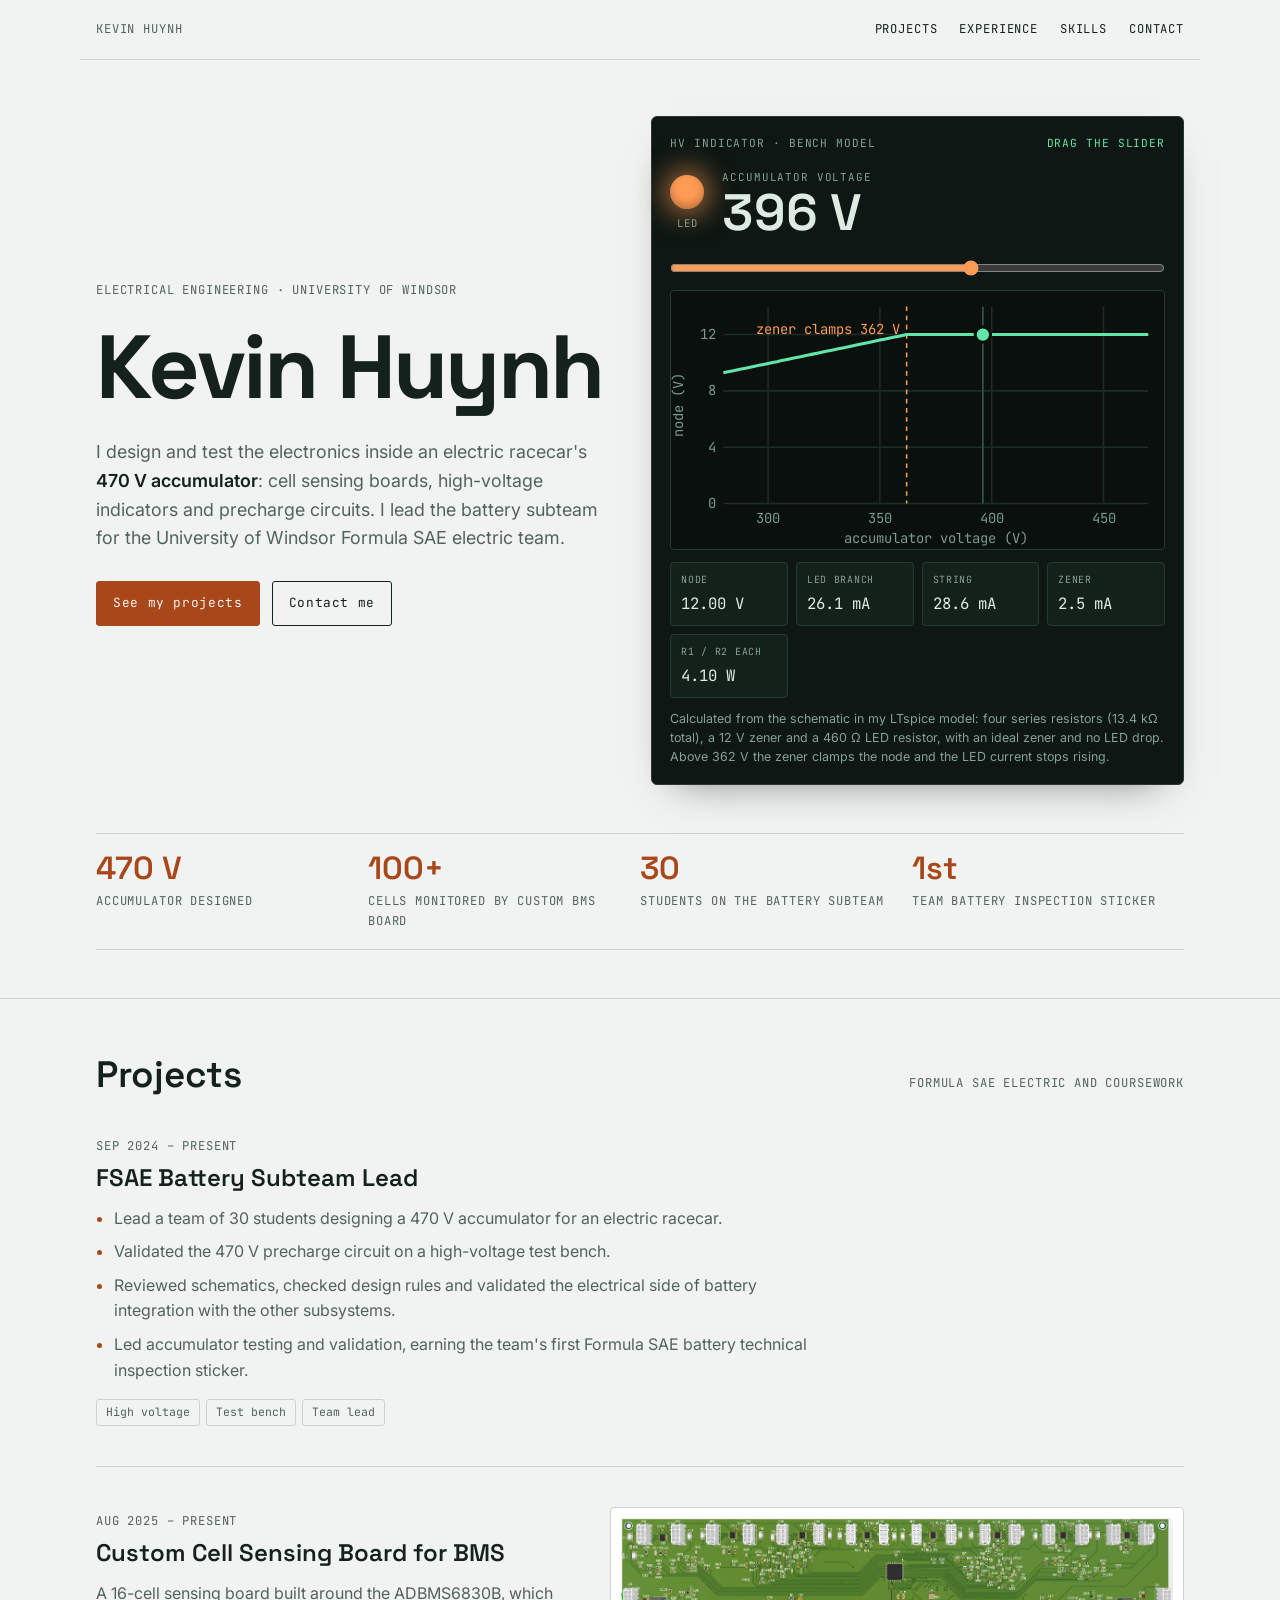
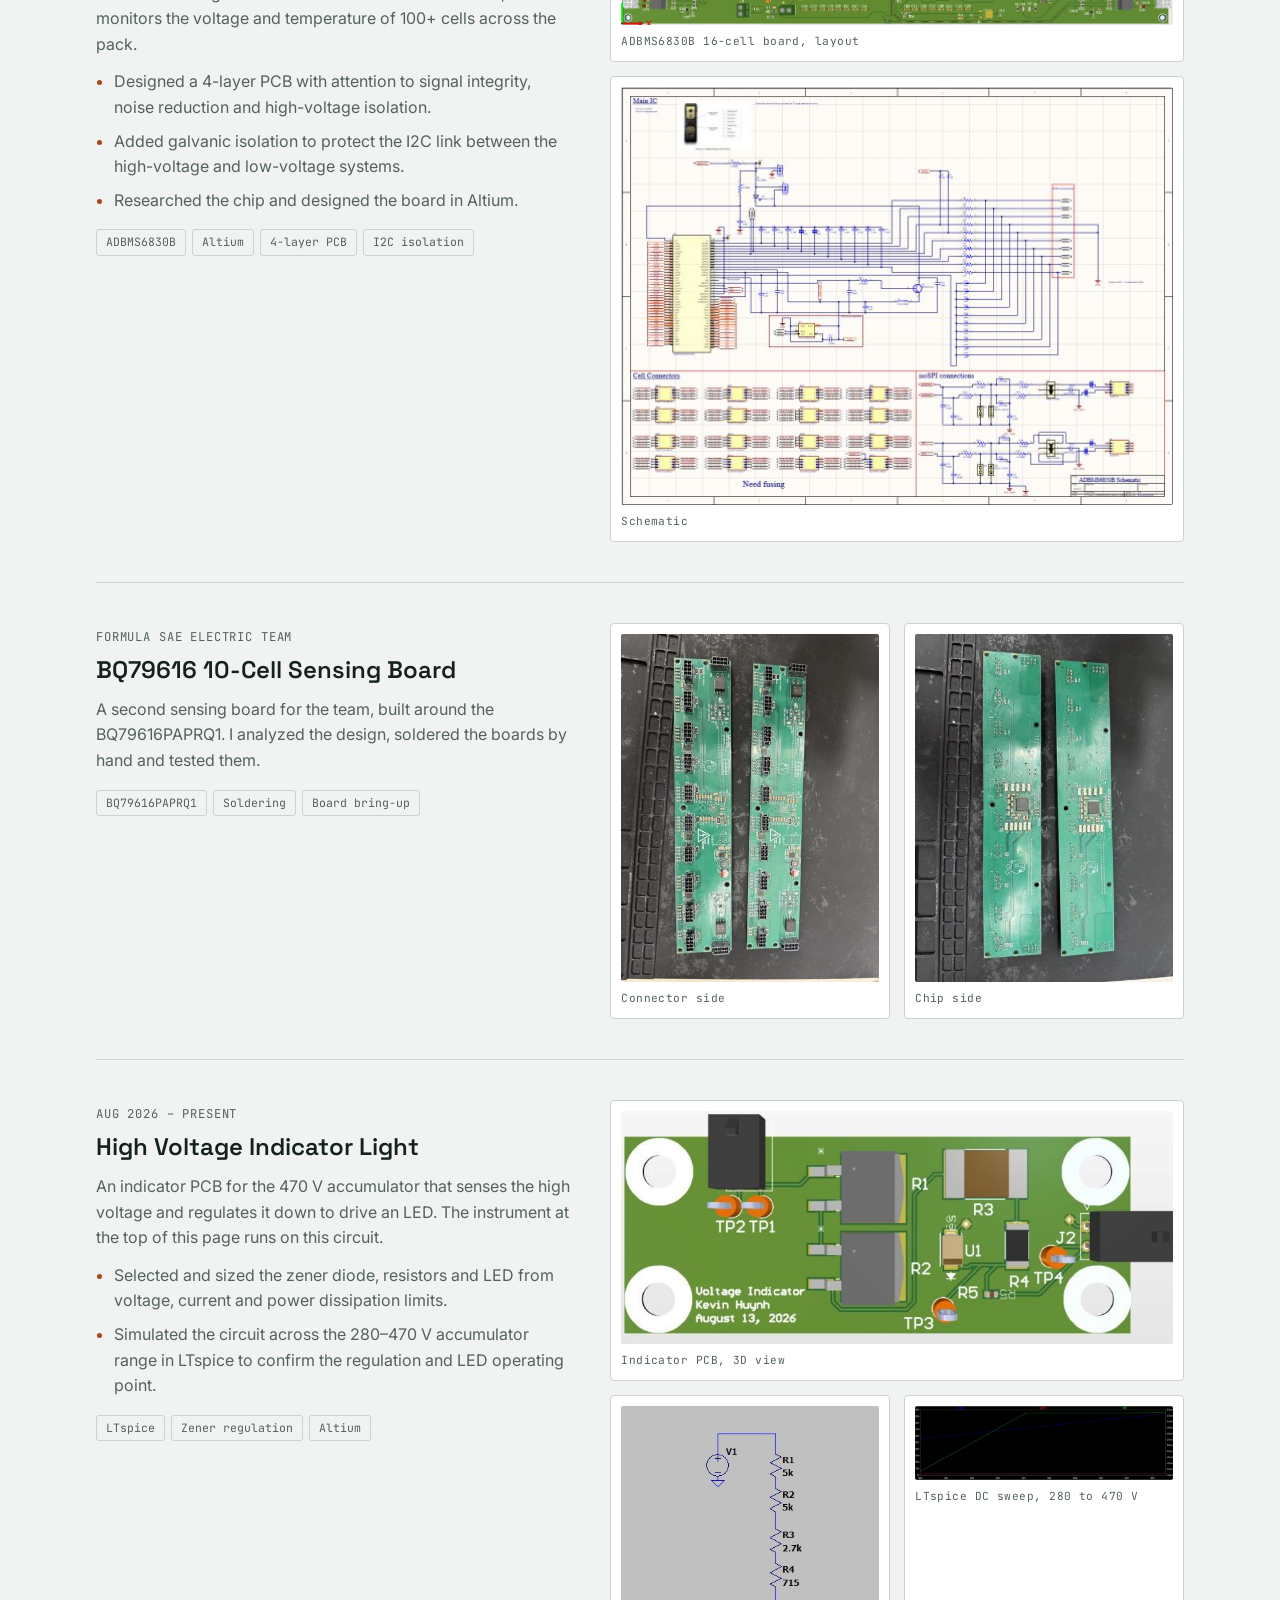
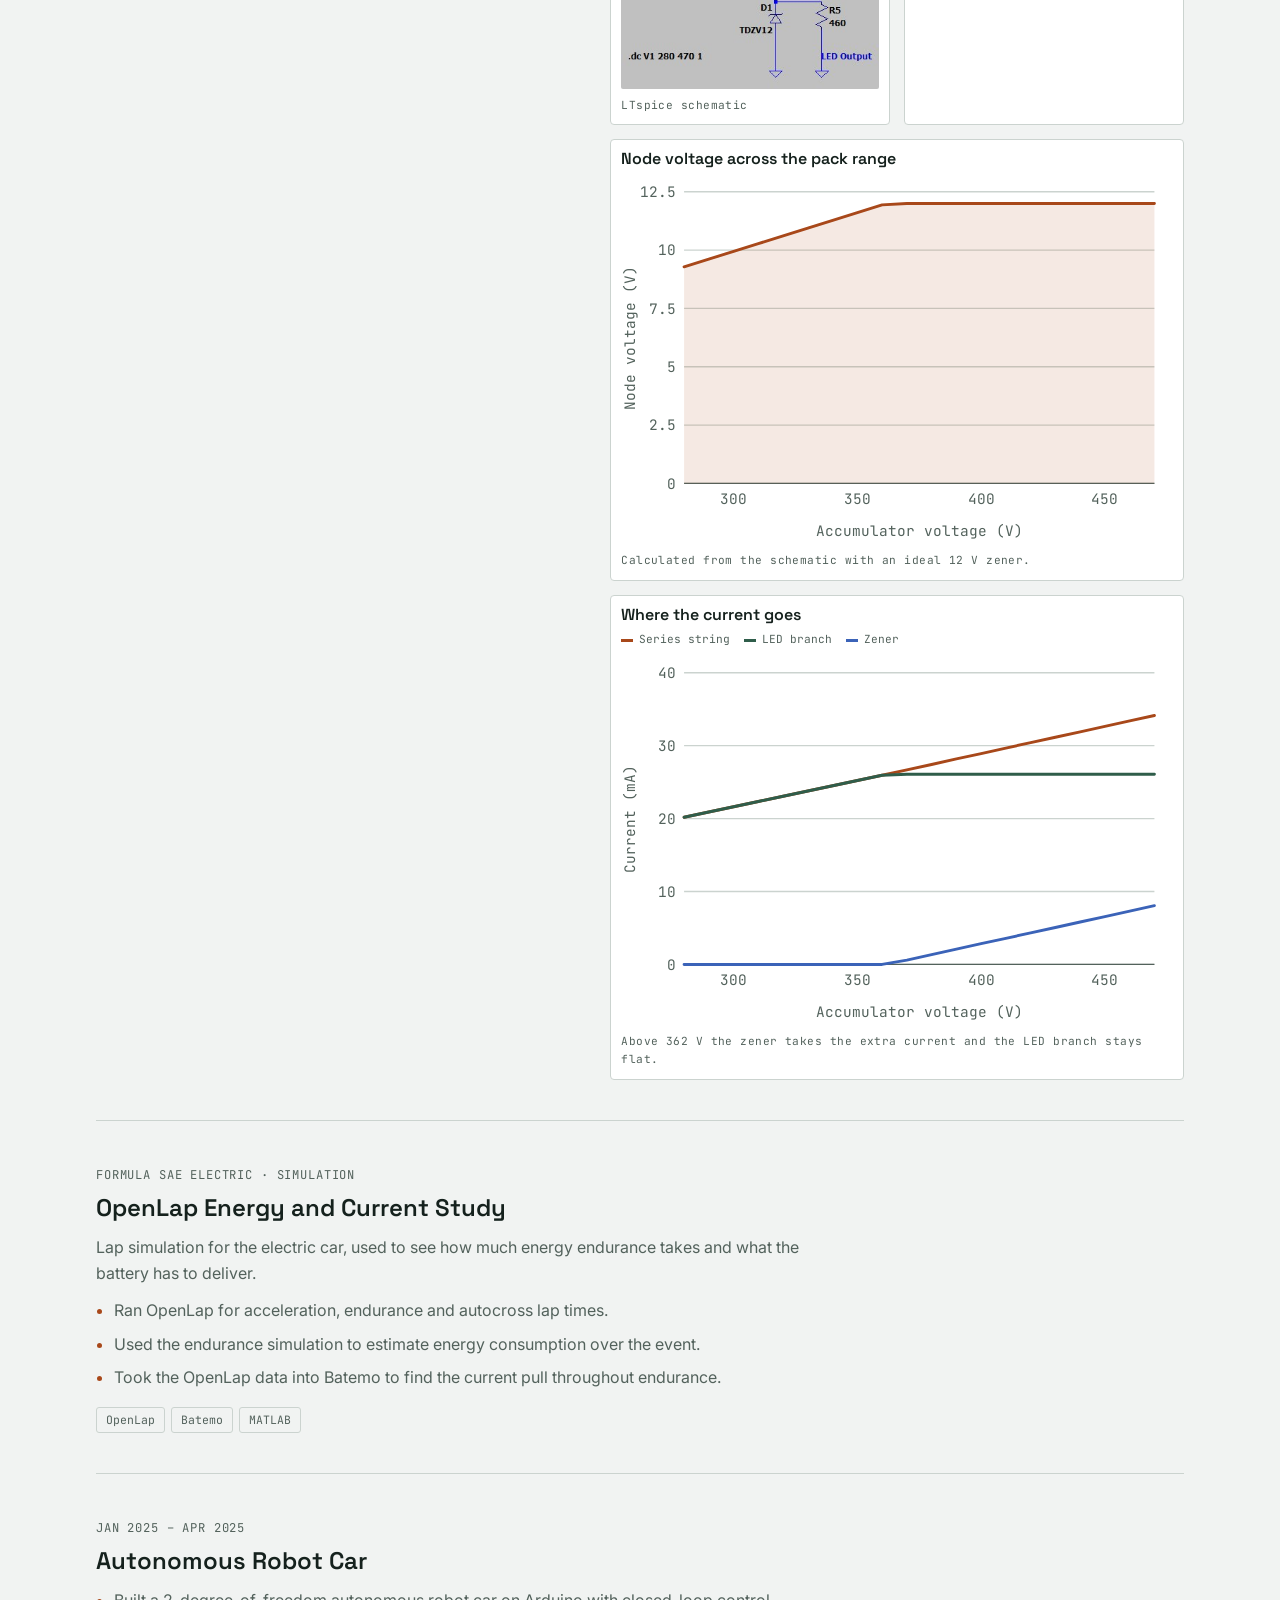
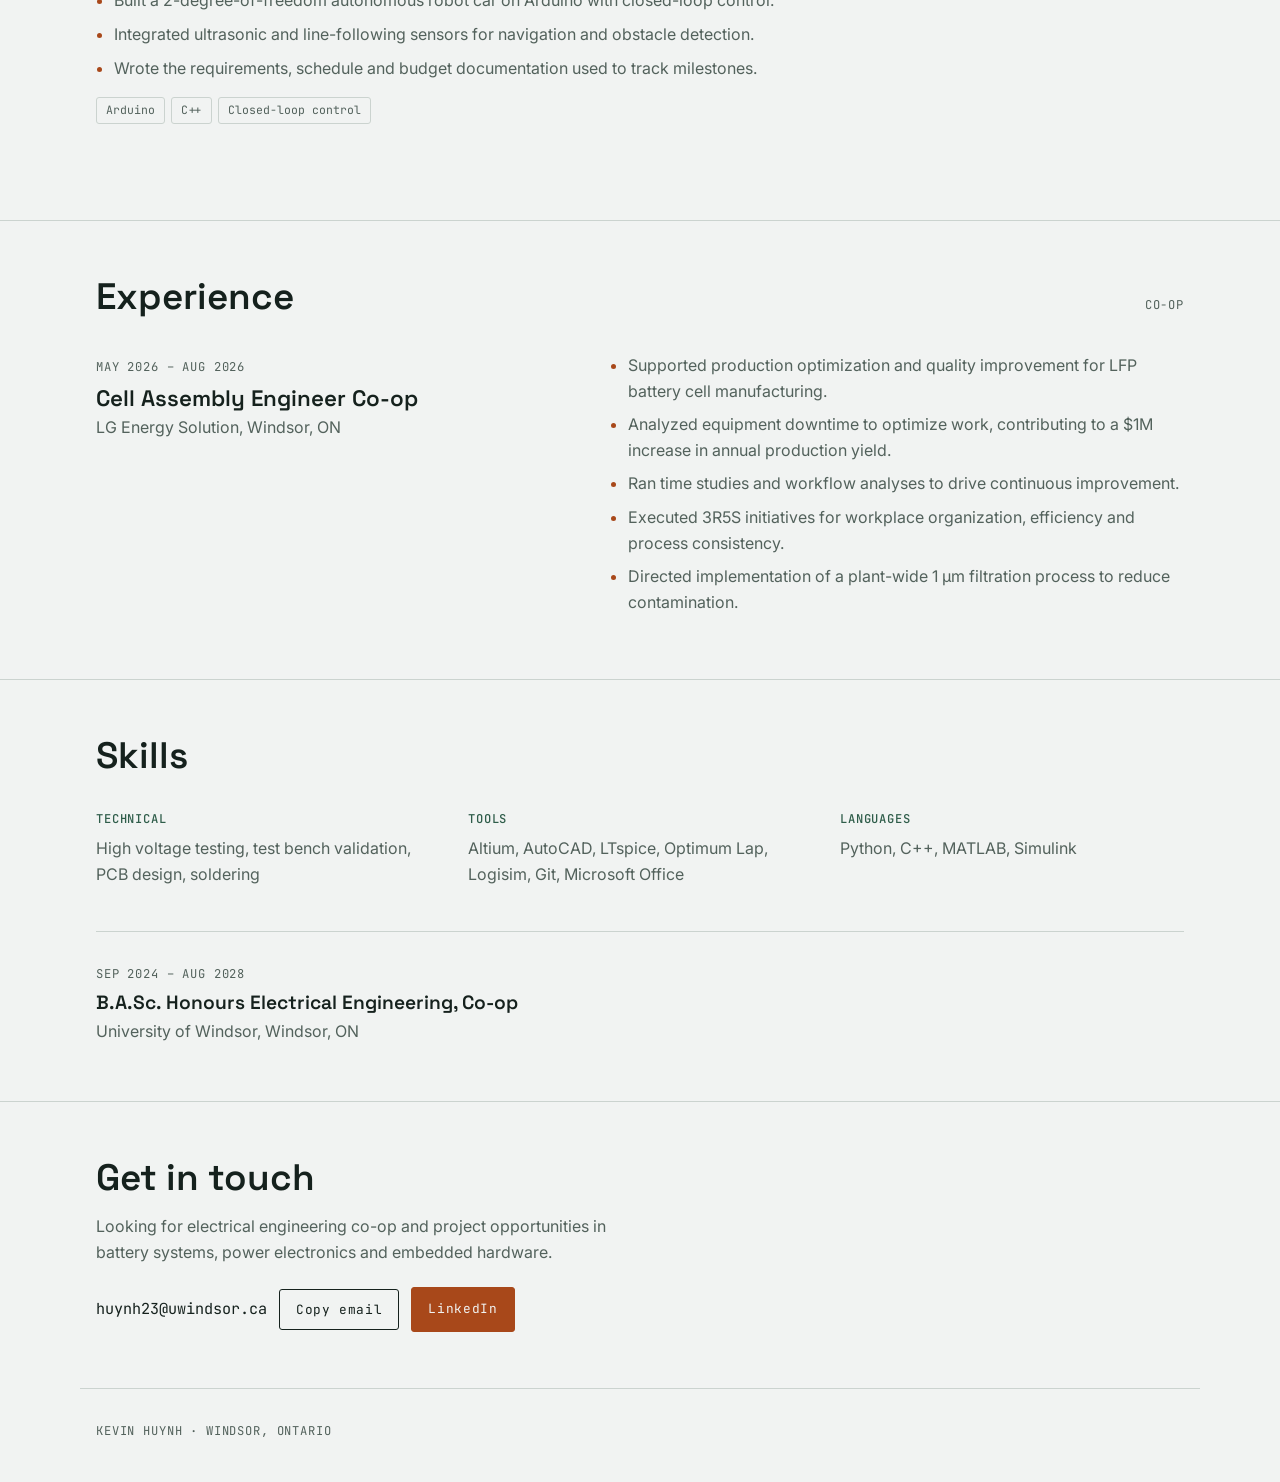
==== index.html @ b3d3cd29 "Add files via upload" ====
<!doctype html>
<html lang="en">
<head>
<meta charset="utf-8">
<meta name="viewport" content="width=device-width, initial-scale=1, viewport-fit=cover">
<meta name="description" content="Kevin Huynh, electrical engineering student at the University of Windsor. High-voltage battery systems, BMS hardware and PCB design for Formula SAE electric.">
<meta name="color-scheme" content="light dark">
<link rel="icon" href="data:image/svg+xml,%3Csvg xmlns='http://www.w3.org/2000/svg' viewBox='0 0 32 32'%3E%3Crect width='32' height='32' rx='6' fill='%230E1713'/%3E%3Cpath d='M5 21h5l3-10 4 14 3-9 2 5h5' fill='none' stroke='%2362E6A8' stroke-width='2.4' stroke-linecap='round' stroke-linejoin='round'/%3E%3C/svg%3E">
<title>Kevin Huynh Portfolio</title>
<link rel="stylesheet" href="https://fonts.googleapis.com/css2?family=Inter:wght@400;500;600&family=JetBrains+Mono:wght@400;500&family=Space+Grotesk:wght@500;600;700&display=swap">
<style>
/* Layout: hero with a live bench instrument beside the name, then project rows (text + media) that stack on phones.
   The instrument keeps its own dark palette in both themes so it always reads as a device on the page. */
:root {
  --bg: #F1F3F2;
  --surface: #FFFFFF;
  --fg: #15211D;
  --muted: #53625C;
  --line: #CBD3CF;
  --accent: #A8481A;
  --board: #2F5D4A;
  --s1: #A8481A;
  --s2: #2F5D4A;
  --s3: #3B63B8;
  --panel: #0E1713;
  --panel-2: #14211B;
  --panel-fg: #DDEBE3;
  --panel-muted: #85A194;
  --panel-line: #263A31;
  --trace: #62E6A8;
  --led: #FF9B54;
  --led-glow: rgba(255, 155, 84, 0.55);
  --font-display: "Space Grotesk", "Helvetica Neue", Arial, sans-serif;
  --font-body: "Inter", system-ui, -apple-system, "Segoe UI", sans-serif;
  --font-mono: "JetBrains Mono", ui-monospace, "SF Mono", Menlo, monospace;
}
@media (prefers-color-scheme: dark) {
  :root:not([data-theme="light"]) {
    --bg: #0B1210; --surface: #131C18; --fg: #E5ECE8; --muted: #9AAAA2; --line: #26332D;
    --accent: #F0985F; --board: #6FB596; --s1: #F0985F; --s2: #6FB596; --s3: #86A9F2;
    --panel: #121D18; --panel-2: #182720; color-scheme: dark;
  }
}
:root[data-theme="dark"] {
  --bg: #0B1210; --surface: #131C18; --fg: #E5ECE8; --muted: #9AAAA2; --line: #26332D;
  --accent: #F0985F; --board: #6FB596; --s1: #F0985F; --s2: #6FB596; --s3: #86A9F2;
  --panel: #121D18; --panel-2: #182720; color-scheme: dark;
}
* { box-sizing: border-box; }
body { background: var(--bg); color: var(--fg); font-family: var(--font-body); font-size: 16px; line-height: 1.6; }
.wrap {
  max-width: 1120px; margin: 0 auto;
  padding-left: max(16px, env(safe-area-inset-left, 0px));
  padding-right: max(16px, env(safe-area-inset-right, 0px));
}
a { color: var(--accent); text-underline-offset: 3px; }
a:focus-visible, button:focus-visible, input:focus-visible, .zoom:focus-visible { outline: 2px solid var(--accent); outline-offset: 3px; }
.mono { font-family: var(--font-mono); font-size: 0.76rem; letter-spacing: 0.07em; text-transform: uppercase; color: var(--muted); }
h1, h2, h3, h4 { font-family: var(--font-display); text-wrap: balance; margin: 0; line-height: 1.1; }

/* header */
.top { display: flex; justify-content: space-between; align-items: center; gap: 16px; flex-wrap: wrap; padding-block: 20px; border-bottom: 1px solid var(--line); }
.top nav { display: flex; gap: 22px; flex-wrap: wrap; }
.top nav a { color: var(--fg); text-decoration: none; font-family: var(--font-mono); font-size: 0.76rem; letter-spacing: 0.07em; text-transform: uppercase; }
.top nav a:hover { color: var(--accent); }

/* hero */
.hero { padding-block: 56px 48px; }
.hero-grid { display: grid; grid-template-columns: minmax(0, 1fr) minmax(0, 1.05fr); gap: 48px; align-items: center; }
.hero h1 { font-size: clamp(3rem, 9vw, 5.6rem); font-weight: 700; letter-spacing: -0.03em; margin-top: 16px; }
.hero .lede { max-width: 33rem; font-size: 1.12rem; color: var(--muted); margin: 22px 0 0; }
.hero .lede strong { color: var(--fg); font-weight: 600; }
.hero-cta { display: flex; flex-wrap: wrap; gap: 12px; margin-top: 28px; }
.btn { display: inline-block; font-family: var(--font-mono); font-size: 0.8rem; letter-spacing: 0.05em; padding: 11px 16px; border: 1px solid var(--fg); color: var(--fg); background: transparent; border-radius: 3px; text-decoration: none; cursor: pointer; }
.btn:hover { border-color: var(--accent); color: var(--accent); }
.btn.solid { background: var(--accent); border-color: var(--accent); color: var(--bg); }
.btn.solid:hover { color: var(--bg); filter: brightness(1.1); }

.specs { display: grid; grid-template-columns: repeat(auto-fit, minmax(170px, 1fr)); margin: 48px 0 0; border-top: 1px solid var(--line); border-bottom: 1px solid var(--line); }
.specs div { display: flex; flex-direction: column; padding: 18px 20px 18px 0; min-width: 0; }
.specs dt { order: 2; margin-top: 8px; }
.specs dd { order: 1; margin: 0; font-family: var(--font-display); font-size: 2rem; font-weight: 600; color: var(--accent); line-height: 1; }

/* instrument */
.rig { background: var(--panel); color: var(--panel-fg); border: 1px solid var(--panel-line); border-radius: 6px; padding: 18px; min-width: 0; box-shadow: 0 18px 40px -24px rgba(0, 0, 0, 0.55); }
.rig-head { display: flex; justify-content: space-between; gap: 10px; flex-wrap: wrap; font-family: var(--font-mono); font-size: 0.7rem; letter-spacing: 0.08em; text-transform: uppercase; color: var(--panel-muted); }
.rig-head .hint { color: var(--trace); }
.rig-top { display: flex; align-items: center; gap: 18px; margin: 16px 0 6px; }
.led-wrap { display: flex; flex-direction: column; align-items: center; gap: 6px; font-family: var(--font-mono); font-size: 0.66rem; letter-spacing: 0.1em; color: var(--panel-muted); }
.led { --b: 1; width: 34px; height: 34px; border-radius: 50%; background: var(--led); opacity: calc(0.28 + 0.72 * var(--b)); box-shadow: 0 0 calc(var(--b) * 26px) calc(var(--b) * 7px) var(--led-glow), inset 0 -4px 8px rgba(0, 0, 0, 0.25); }
.vin-block { display: flex; flex-direction: column; min-width: 0; }
.vin-block label { font-family: var(--font-mono); font-size: 0.68rem; letter-spacing: 0.08em; text-transform: uppercase; color: var(--panel-muted); }
.vin-block output { font-family: var(--font-display); font-weight: 600; font-size: clamp(2.4rem, 7vw, 3.2rem); line-height: 1; color: var(--panel-fg); font-variant-numeric: tabular-nums; }
.rig input[type="range"] { width: 100%; margin: 10px 0 6px; accent-color: var(--led); height: 28px; cursor: pointer; }
.scope { display: block; width: 100%; height: auto; background: #09100D; border: 1px solid var(--panel-line); border-radius: 4px; }
.scope .g { stroke: #1D2D25; stroke-width: 1; fill: none; }
.scope .t { fill: #7C9A8D; font-family: var(--font-mono); font-size: 9px; }
.scope .tr { stroke: var(--trace); stroke-width: 2; fill: none; stroke-linejoin: round; }
.scope .kn { stroke: var(--led); stroke-width: 1; stroke-dasharray: 3 3; fill: none; }
.scope .kt { fill: var(--led); font-family: var(--font-mono); font-size: 9px; }
.scope .cur { stroke: #3C5A4C; stroke-width: 1; fill: none; }
.scope .dot { fill: var(--trace); stroke: #09100D; stroke-width: 2; }
.reads { display: grid; grid-template-columns: repeat(auto-fit, minmax(96px, 1fr)); gap: 8px; margin: 12px 0 0; }
.reads div { background: var(--panel-2); border: 1px solid var(--panel-line); border-radius: 4px; padding: 9px 10px; min-width: 0; }
.reads dt { font-family: var(--font-mono); font-size: 0.62rem; letter-spacing: 0.07em; text-transform: uppercase; color: var(--panel-muted); }
.reads dd { margin: 3px 0 0; font-family: var(--font-mono); font-size: 0.98rem; color: var(--panel-fg); font-variant-numeric: tabular-nums; }
.rig-note { margin: 12px 0 0; font-size: 0.78rem; line-height: 1.5; color: var(--panel-muted); }

/* sections */
section { padding-block: 56px; border-top: 1px solid var(--line); }
.sec-head { display: flex; align-items: baseline; justify-content: space-between; gap: 12px; flex-wrap: wrap; margin-bottom: 36px; }
.sec-head h2, .contact h2 { font-size: clamp(1.7rem, 4vw, 2.3rem); font-weight: 600; }

.project { display: grid; grid-template-columns: minmax(0, 5fr) minmax(0, 6fr); gap: 36px; padding-block: 40px; border-top: 1px solid var(--line); }
.project:first-child { border-top: 0; padding-top: 0; }
.project.solo { grid-template-columns: minmax(0, 46rem); }
.project h3 { font-size: 1.5rem; font-weight: 600; margin: 8px 0 14px; }
.project p { margin: 0 0 12px; color: var(--muted); }
.project ul { margin: 0; padding-left: 1.1rem; color: var(--muted); }
.project li { margin-bottom: 8px; }
.project li::marker { color: var(--accent); }
.project ul.tags { display: flex; flex-wrap: wrap; gap: 6px; margin-top: 16px; padding: 0; list-style: none; }
.project ul.tags li { font-family: var(--font-mono); font-size: 0.72rem; padding: 3px 9px; border: 1px solid var(--line); border-radius: 3px; color: var(--muted); margin: 0; }
.figs { display: grid; grid-template-columns: repeat(2, minmax(0, 1fr)); gap: 14px; min-width: 0; align-content: start; }
.figs > .wide, .figs > .chart { grid-column: 1 / -1; }
figure { margin: 0; background: var(--surface); border: 1px solid var(--line); border-radius: 4px; padding: 10px; min-width: 0; }
figure img { display: block; width: 100%; height: auto; border-radius: 2px; }
figure .zoom { display: block; width: 100%; padding: 0; border: 0; background: none; cursor: zoom-in; }
figcaption { font-family: var(--font-mono); font-size: 0.7rem; letter-spacing: 0.04em; color: var(--muted); margin-top: 8px; }

/* charts */
.chart h4 { font-size: 1rem; font-weight: 600; }
.chart .legend { display: flex; flex-wrap: wrap; gap: 14px; margin: 8px 0 0; font-family: var(--font-mono); font-size: 0.7rem; color: var(--muted); }
.chart .legend i { display: inline-block; width: 12px; height: 3px; margin-right: 6px; vertical-align: middle; }
.chart .plot { position: relative; margin-top: 8px; touch-action: pan-y; }
.chart svg { display: block; width: 100%; height: auto; }
.chart .gl { stroke: var(--line); stroke-width: 1; fill: none; }
.chart .ax { stroke: var(--muted); stroke-width: 1; fill: none; }
.chart .tk { fill: var(--muted); font-family: var(--font-mono); font-size: 11px; }
.chart .ln { fill: none; stroke-width: 2.2; stroke-linejoin: round; stroke-linecap: round; }
.chart .hv { stroke: var(--muted); stroke-width: 1; stroke-dasharray: 3 3; fill: none; }
.chart .tip { position: absolute; top: 6px; pointer-events: none; background: var(--fg); color: var(--bg); font-family: var(--font-mono); font-size: 0.7rem; line-height: 1.5; padding: 6px 9px; border-radius: 3px; white-space: nowrap; transform: translateX(-50%); }

/* lightbox */
#lb { position: fixed; inset: 0; z-index: 50; display: grid; place-items: center; align-content: center; gap: 10px; padding: max(16px, env(safe-area-inset-top, 0px)) 16px; background: rgba(6, 10, 8, 0.88); }
#lb img { max-width: min(1100px, 100%); max-height: 78vh; background: #fff; border-radius: 4px; }
#lb p { margin: 0; color: #DDEBE3; font-family: var(--font-mono); font-size: 0.78rem; text-align: center; }
#lb button { position: absolute; top: max(14px, env(safe-area-inset-top, 0px)); right: 16px; font-family: var(--font-mono); font-size: 0.8rem; padding: 8px 12px; background: #DDEBE3; color: #0E1713; border: 0; border-radius: 3px; cursor: pointer; }

/* experience, skills, contact */
.job { display: grid; grid-template-columns: minmax(0, 5fr) minmax(0, 6fr); gap: 36px; }
.job h3 { font-size: 1.4rem; font-weight: 600; margin: 8px 0 4px; }
.job .org { color: var(--muted); margin: 0; }
.job ul { margin: 0; padding-left: 1.1rem; color: var(--muted); }
.job li { margin-bottom: 8px; }
.job li::marker { color: var(--accent); }
.skills { display: grid; grid-template-columns: repeat(auto-fit, minmax(240px, 1fr)); gap: 28px; }
.skills h3 { font-family: var(--font-mono); font-size: 0.76rem; letter-spacing: 0.07em; text-transform: uppercase; color: var(--board); font-weight: 500; margin-bottom: 10px; }
.skills p { margin: 0; color: var(--muted); }
.edu { margin-top: 44px; padding-top: 28px; border-top: 1px solid var(--line); }
.edu h3 { font-size: 1.2rem; font-weight: 600; margin-top: 6px; }
.edu p { margin: 6px 0 0; color: var(--muted); }
.contact h2 { margin-bottom: 16px; }
.contact p { max-width: 34rem; color: var(--muted); margin: 0 0 22px; }
.contact-row { display: flex; flex-wrap: wrap; gap: 12px; align-items: center; }
.email { font-family: var(--font-mono); font-size: 0.95rem; overflow-wrap: anywhere; }
footer { padding-block: 28px 40px; border-top: 1px solid var(--line); }

@media (max-width: 860px) {
  .hero-grid { grid-template-columns: minmax(0, 1fr); gap: 36px; }
  .project, .job { grid-template-columns: minmax(0, 1fr); gap: 22px; }
  .project.solo { grid-template-columns: minmax(0, 1fr); }
  .hero { padding-block: 40px 36px; }
  section { padding-block: 44px; }
}
@media (prefers-reduced-motion: reduce) { * { scroll-behavior: auto !important; } }
</style>

<style>body{margin:0}img{max-width:100%}[hidden]{display:none!important}</style>
</head>
<body>
<header class="wrap top">
  <span class="mono">Kevin Huynh</span>
  <nav aria-label="Sections">
    <a href="#projects">Projects</a>
    <a href="#experience">Experience</a>
    <a href="#skills">Skills</a>
    <a href="#contact">Contact</a>
  </nav>
</header>

<main>
  <div class="wrap hero">
    <div class="hero-grid">
      <div>
        <span class="mono">Electrical Engineering · University of Windsor</span>
        <h1>Kevin Huynh</h1>
        <p class="lede">I design and test the electronics inside an electric racecar's <strong>470 V accumulator</strong>: cell sensing boards, high-voltage indicators and precharge circuits. I lead the battery subteam for the University of Windsor Formula SAE electric team.</p>
        <div class="hero-cta">
          <a class="btn solid" href="#projects">See my projects</a>
          <a class="btn" href="#contact">Contact me</a>
        </div>
      </div>

      <aside class="rig" aria-label="Interactive model of my high voltage indicator circuit">
        <div class="rig-head"><span>HV indicator · bench model</span><span class="hint">drag the slider</span></div>
        <div class="rig-top">
          <div class="led-wrap"><div class="led" id="led"></div><span>LED</span></div>
          <div class="vin-block">
            <label for="vin">Accumulator voltage</label>
            <output id="vinOut" for="vin">470 V</output>
          </div>
        </div>
        <input type="range" id="vin" min="280" max="470" step="1" value="470" aria-label="Accumulator voltage in volts">
        <svg id="scope" class="scope" viewBox="0 0 320 168" role="img" aria-label="Regulated node voltage against accumulator voltage, clamping at 12 volts above 362 volts"></svg>
        <dl class="reads">
          <div><dt>Node</dt><dd id="rNode">12.00 V</dd></div>
          <div><dt>LED branch</dt><dd id="rLed">26.1 mA</dd></div>
          <div><dt>String</dt><dd id="rStr">34.1 mA</dd></div>
          <div><dt>Zener</dt><dd id="rZen">8.1 mA</dd></div>
          <div><dt>R1 / R2 each</dt><dd id="rPow">5.83 W</dd></div>
        </dl>
        <p class="rig-note">Calculated from the schematic in my LTspice model: four series resistors (13.4 kΩ total), a 12 V zener and a 460 Ω LED resistor, with an ideal zener and no LED drop. Above 362 V the zener clamps the node and the LED current stops rising.</p>
      </aside>
    </div>

    <dl class="specs">
      <div><dt class="mono">Accumulator designed</dt><dd>470 V</dd></div>
      <div><dt class="mono">Cells monitored by custom BMS board</dt><dd>100+</dd></div>
      <div><dt class="mono">Students on the battery subteam</dt><dd>30</dd></div>
      <div><dt class="mono">Team battery inspection sticker</dt><dd>1st</dd></div>
    </dl>
  </div>

  <section id="projects">
    <div class="wrap">
      <div class="sec-head"><h2>Projects</h2><span class="mono">Formula SAE electric and coursework</span></div>
      <div id="project-list"></div>
    </div>
  </section>

  <section id="experience">
    <div class="wrap">
      <div class="sec-head"><h2>Experience</h2><span class="mono">Co-op</span></div>
      <div class="job">
        <div>
          <span class="mono">May 2026 – Aug 2026</span>
          <h3>Cell Assembly Engineer Co-op</h3>
          <p class="org">LG Energy Solution, Windsor, ON</p>
        </div>
        <ul>
          <li>Supported production optimization and quality improvement for LFP battery cell manufacturing.</li>
          <li>Analyzed equipment downtime to optimize work, contributing to a $1M increase in annual production yield.</li>
          <li>Ran time studies and workflow analyses to drive continuous improvement.</li>
          <li>Executed 3R5S initiatives for workplace organization, efficiency and process consistency.</li>
          <li>Directed implementation of a plant-wide 1 µm filtration process to reduce contamination.</li>
        </ul>
      </div>
    </div>
  </section>

  <section id="skills">
    <div class="wrap">
      <div class="sec-head"><h2>Skills</h2></div>
      <div class="skills">
        <div><h3>Technical</h3><p>High voltage testing, test bench validation, PCB design, soldering</p></div>
        <div><h3>Tools</h3><p>Altium, AutoCAD, LTspice, Optimum Lap, Logisim, Git, Microsoft Office</p></div>
        <div><h3>Languages</h3><p>Python, C++, MATLAB, Simulink</p></div>
      </div>
      <div class="edu">
        <span class="mono">Sep 2024 – Aug 2028</span>
        <h3>B.A.Sc. Honours Electrical Engineering, Co-op</h3>
        <p>University of Windsor, Windsor, ON</p>
      </div>
    </div>
  </section>

  <section id="contact" class="contact">
    <div class="wrap">
      <h2>Get in touch</h2>
      <p>Looking for electrical engineering co-op and project opportunities in battery systems, power electronics and embedded hardware.</p>
      <div class="contact-row">
        <span class="email" id="email">huynh23@uwindsor.ca</span>
        <button class="btn" id="copy" type="button">Copy email</button>
        <a class="btn solid" href="https://linkedin.com/in/kevinn-huynh" target="_blank" rel="noopener">LinkedIn</a>
      </div>
    </div>
  </section>
</main>

<footer class="wrap"><span class="mono">Kevin Huynh · Windsor, Ontario</span></footer>

<div id="lb" hidden role="dialog" aria-modal="true" aria-label="Enlarged image">
  <button type="button" id="lbClose">Close</button>
  <img id="lbImg" alt="">
  <p id="lbCap"></p>
</div>

<script>
/* =====================================================================
   HOW TO ADD A PROJECT
   1. Drop your pictures into the images/ folder next to this file.
   2. Copy an entry in PROJECTS below, paste it where you want it to appear
      and change the text. Media items can be:
        { type: "image", src: "images/my-photo.jpg", alt: "what it shows", caption: "short label", wide: true }
        { type: "chart", title: "...", xLabel: "...", yLabel: "...",
          x: [0, 1, 2], series: [ { name: "Current (A)", y: [10, 20, 15] } ] }
      "wide: true" makes an image span the full width. Two images in a row sit side by side.
      A project with no media shows as plain text.
   ===================================================================== */

/* Same circuit as the hero instrument and the LTspice schematic. */
const RS = 5000 + 5000 + 2700 + 715, RL = 460, VZ = 12;
function model(v) {
  const open = v * RL / (RS + RL);
  let vn, is, iz;
  if (open < VZ) { vn = open; is = v / (RS + RL); iz = 0; }
  else { vn = VZ; is = (v - VZ) / RS; iz = is - VZ / RL; }
  return { v: v, vn: vn, is: is, il: vn / RL, iz: iz, pr: is * is * 5000 };
}
const SWEEP = [];
for (let v = 280; v <= 470; v += 10) SWEEP.push(model(v));

const PROJECTS = [
  {
    title: "FSAE Battery Subteam Lead",
    date: "Sep 2024 – Present",
    bullets: [
      "Lead a team of 30 students designing a 470 V accumulator for an electric racecar.",
      "Validated the 470 V precharge circuit on a high-voltage test bench.",
      "Reviewed schematics, checked design rules and validated the electrical side of battery integration with the other subsystems.",
      "Led accumulator testing and validation, earning the team's first Formula SAE battery technical inspection sticker."
    ],
    tags: ["High voltage", "Test bench", "Team lead"],
    media: []
  },
  {
    title: "Custom Cell Sensing Board for BMS",
    date: "Aug 2025 – Present",
    summary: "A 16-cell sensing board built around the ADBMS6830B, which monitors the voltage and temperature of 100+ cells across the pack.",
    bullets: [
      "Designed a 4-layer PCB with attention to signal integrity, noise reduction and high-voltage isolation.",
      "Added galvanic isolation to protect the I2C link between the high-voltage and low-voltage systems.",
      "Researched the chip and designed the board in Altium."
    ],
    tags: ["ADBMS6830B", "Altium", "4-layer PCB", "I2C isolation"],
    media: [
      { type: "image", src: "images/cell-sensing-16-layout.jpg", alt: "PCB layout of the 16-cell ADBMS6830B sensing board with cell connectors along the top edge", caption: "ADBMS6830B 16-cell board, layout", wide: true },
      { type: "image", src: "images/cell-sensing-16-schematic.jpg", alt: "Schematic of the ADBMS6830B sensing board", caption: "Schematic", wide: true }
    ]
  },
  {
    title: "BQ79616 10-Cell Sensing Board",
    date: "Formula SAE electric team",
    summary: "A second sensing board for the team, built around the BQ79616PAPRQ1. I analyzed the design, soldered the boards by hand and tested them.",
    tags: ["BQ79616PAPRQ1", "Soldering", "Board bring-up"],
    media: [
      { type: "image", src: "images/bq79616-connector-side.jpg", alt: "Two assembled BQ79616 sensing boards, connector side up", caption: "Connector side" },
      { type: "image", src: "images/bq79616-chip-side.jpg", alt: "Two assembled BQ79616 sensing boards, chip side up", caption: "Chip side" }
    ]
  },
  {
    title: "High Voltage Indicator Light",
    date: "Aug 2026 – Present",
    summary: "An indicator PCB for the 470 V accumulator that senses the high voltage and regulates it down to drive an LED. The instrument at the top of this page runs on this circuit.",
    bullets: [
      "Selected and sized the zener diode, resistors and LED from voltage, current and power dissipation limits.",
      "Simulated the circuit across the 280–470 V accumulator range in LTspice to confirm the regulation and LED operating point."
    ],
    tags: ["LTspice", "Zener regulation", "Altium"],
    media: [
      { type: "image", src: "images/hv-indicator-3d.jpg", alt: "3D render of the high voltage indicator PCB", caption: "Indicator PCB, 3D view", wide: true },
      { type: "image", src: "images/hv-indicator-ltspice-schematic.jpg", alt: "LTspice schematic with four series resistors, a TDZV12 zener diode and an LED resistor", caption: "LTspice schematic" },
      { type: "image", src: "images/hv-indicator-ltspice-sweep.jpg", alt: "LTspice DC sweep from 280 V to 470 V", caption: "LTspice DC sweep, 280 to 470 V" },
      { type: "chart", title: "Node voltage across the pack range", xLabel: "Accumulator voltage (V)", yLabel: "Node voltage (V)",
        x: SWEEP.map(function (r) { return r.v; }),
        series: [{ name: "Regulated node", y: SWEEP.map(function (r) { return +r.vn.toFixed(3); }) }],
        note: "Calculated from the schematic with an ideal 12 V zener." },
      { type: "chart", title: "Where the current goes", xLabel: "Accumulator voltage (V)", yLabel: "Current (mA)",
        x: SWEEP.map(function (r) { return r.v; }),
        series: [
          { name: "Series string", y: SWEEP.map(function (r) { return +(r.is * 1000).toFixed(2); }) },
          { name: "LED branch", y: SWEEP.map(function (r) { return +(r.il * 1000).toFixed(2); }) },
          { name: "Zener", y: SWEEP.map(function (r) { return +(r.iz * 1000).toFixed(2); }) }
        ],
        note: "Above 362 V the zener takes the extra current and the LED branch stays flat." }
    ]
  },
  {
    title: "OpenLap Energy and Current Study",
    date: "Formula SAE electric · Simulation",
    summary: "Lap simulation for the electric car, used to see how much energy endurance takes and what the battery has to deliver.",
    bullets: [
      "Ran OpenLap for acceleration, endurance and autocross lap times.",
      "Used the endurance simulation to estimate energy consumption over the event.",
      "Took the OpenLap data into Batemo to find the current pull throughout endurance."
    ],
    tags: ["OpenLap", "Batemo", "MATLAB"],
    media: []
  },
  {
    title: "Autonomous Robot Car",
    date: "Jan 2025 – Apr 2025",
    bullets: [
      "Built a 2-degree-of-freedom autonomous robot car on Arduino with closed-loop control.",
      "Integrated ultrasonic and line-following sensors for navigation and obstacle detection.",
      "Wrote the requirements, schedule and budget documentation used to track milestones."
    ],
    tags: ["Arduino", "C++", "Closed-loop control"],
    media: []
  }
];

/* ---------- rendering ---------- */
function node(tag, cls, text) {
  const e = document.createElement(tag);
  if (cls) e.className = cls;
  if (text != null) e.textContent = text;
  return e;
}

function niceStep(range, n) {
  const raw = range / n, p = Math.pow(10, Math.floor(Math.log10(raw))), f = raw / p;
  return (f <= 1 ? 1 : f <= 2 ? 2 : f <= 2.5 ? 2.5 : f <= 5 ? 5 : 10) * p;
}
function ticksFor(min, max, n) {
  const s = niceStep(max - min, n), out = [];
  for (let v = Math.ceil(min / s - 1e-9) * s; v <= max + 1e-9; v += s) out.push(+v.toFixed(10));
  return out;
}
function fmt(v) { return (Math.abs(v) >= 100 || v === Math.round(v)) ? String(Math.round(v * 100) / 100) : v.toFixed(1); }

function chartFigure(spec) {
  const W = 420, H = 280, m = { l: 48, r: 14, t: 12, b: 46 };
  const pw = W - m.l - m.r, ph = H - m.t - m.b;
  const xs = spec.x;
  const xMin = Math.min.apply(null, xs), xMax = Math.max.apply(null, xs);
  let lo = Infinity, hi = -Infinity;
  spec.series.forEach(function (s) { s.y.forEach(function (v) { lo = Math.min(lo, v); hi = Math.max(hi, v); }); });
  if (lo > 0) lo = 0;
  const step = niceStep(hi - lo || 1, 5);
  const yMin = spec.yMin != null ? spec.yMin : Math.floor(lo / step) * step;
  const yMax = spec.yMax != null ? spec.yMax : Math.ceil(hi / step) * step;
  const X = function (v) { return m.l + (v - xMin) / (xMax - xMin || 1) * pw; };
  const Y = function (v) { return m.t + ph - (v - yMin) / (yMax - yMin || 1) * ph; };
  const cols = ["var(--s1)", "var(--s2)", "var(--s3)"];

  const fig = node("figure", "chart");
  fig.appendChild(node("h4", null, spec.title));
  if (spec.series.length > 1) {
    const lg = node("div", "legend");
    spec.series.forEach(function (s, i) {
      const item = node("span", null, s.name);
      const sw = node("i"); sw.style.background = cols[i % 3];
      item.prepend(sw); lg.appendChild(item);
    });
    fig.appendChild(lg);
  }
  const plot = node("div", "plot");
  let svg = '<svg viewBox="0 0 ' + W + " " + H + '" role="img" aria-label="' + spec.title.replace(/"/g, "") + '">';
  ticksFor(yMin, yMax, 5).forEach(function (t) {
    svg += '<path class="gl" d="M' + m.l + " " + Y(t) + "H" + (W - m.r) + '"/><text class="tk" x="' + (m.l - 6) + '" y="' + (Y(t) + 4) + '" text-anchor="end">' + fmt(t) + "</text>";
  });
  ticksFor(xMin, xMax, 5).forEach(function (t) {
    svg += '<text class="tk" x="' + X(t) + '" y="' + (m.t + ph + 16) + '" text-anchor="middle">' + fmt(t) + "</text>";
  });
  svg += '<path class="ax" d="M' + m.l + " " + (m.t + ph) + "H" + (W - m.r) + '"/>';
  svg += '<text class="tk" x="' + (m.l + pw / 2) + '" y="' + (H - 6) + '" text-anchor="middle">' + (spec.xLabel || "") + "</text>";
  svg += '<text class="tk" transform="translate(11 ' + (m.t + ph / 2) + ') rotate(-90)" text-anchor="middle">' + (spec.yLabel || "") + "</text>";
  spec.series.forEach(function (s, i) {
    const d = s.y.map(function (v, k) { return (k ? "L" : "M") + X(xs[k]).toFixed(1) + " " + Y(v).toFixed(1); }).join("");
    if (spec.series.length === 1) {
      svg += '<path d="' + d + "L" + X(xMax) + " " + Y(yMin) + "L" + X(xMin) + " " + Y(yMin) + 'Z" fill="' + cols[0] + '" fill-opacity="0.12" stroke="none"/>';
    }
    svg += '<path class="ln" d="' + d + '" stroke="' + cols[i % 3] + '"/>';
  });
  svg += '<path class="hv" id="hv" d="M0 0" style="display:none"/>';
  spec.series.forEach(function (s, i) { svg += '<circle class="pt" r="4" fill="' + cols[i % 3] + '" stroke="var(--surface)" stroke-width="2" cx="-10" cy="-10"/>'; });
  svg += '<rect x="' + m.l + '" y="' + m.t + '" width="' + pw + '" height="' + ph + '" fill="transparent" pointer-events="all"/></svg>';
  plot.innerHTML = svg;
  const tip = node("div", "tip"); tip.hidden = true; plot.appendChild(tip);
  fig.appendChild(plot);
  if (spec.note) fig.appendChild(node("figcaption", null, spec.note));

  const hv = plot.querySelector(".hv"), pts = plot.querySelectorAll(".pt"), svgEl = plot.querySelector("svg");
  function show(ev) {
    const r = svgEl.getBoundingClientRect();
    const vx = (ev.clientX - r.left) / r.width * W;
    let best = 0, bd = Infinity;
    xs.forEach(function (v, k) { const dd = Math.abs(X(v) - vx); if (dd < bd) { bd = dd; best = k; } });
    hv.style.display = ""; hv.setAttribute("d", "M" + X(xs[best]) + " " + m.t + "V" + (m.t + ph));
    let html = fmt(xs[best]) + " " + ((spec.xLabel || "").match(/\(([^)]+)\)/) || ["", ""])[1];
    spec.series.forEach(function (s, i) {
      pts[i].setAttribute("cx", X(xs[best])); pts[i].setAttribute("cy", Y(s.y[best]));
      html += "<br>" + s.name + ": " + fmt(s.y[best]);
    });
    tip.innerHTML = html; tip.hidden = false;
    const px = X(xs[best]) / W * r.width;
    tip.style.left = Math.min(Math.max(px, 60), r.width - 60) + "px";
  }
  function hide() {
    hv.style.display = "none"; tip.hidden = true;
    pts.forEach(function (p) { p.setAttribute("cx", -10); p.setAttribute("cy", -10); });
  }
  plot.addEventListener("pointermove", show);
  plot.addEventListener("pointerdown", show);
  plot.addEventListener("pointerleave", hide);
  return fig;
}

function imageFigure(item) {
  const fig = node("figure", item.wide ? "wide" : "");
  const btn = node("button", "zoom"); btn.type = "button";
  btn.setAttribute("aria-label", "Enlarge image: " + (item.caption || item.alt));
  const img = node("img"); img.src = item.src; img.alt = item.alt || ""; img.loading = "lazy";
  btn.appendChild(img);
  btn.addEventListener("click", function () { openLightbox(item); });
  fig.appendChild(btn);
  if (item.caption) fig.appendChild(node("figcaption", null, item.caption));
  return fig;
}

function renderProjects() {
  const host = document.getElementById("project-list");
  PROJECTS.forEach(function (p) {
    const hasMedia = p.media && p.media.length;
    const art = node("article", "project" + (hasMedia ? "" : " solo"));
    const text = node("div");
    text.appendChild(node("span", "mono", p.date));
    text.appendChild(node("h3", null, p.title));
    if (p.summary) text.appendChild(node("p", null, p.summary));
    if (p.bullets && p.bullets.length) {
      const ul = node("ul");
      p.bullets.forEach(function (b) { ul.appendChild(node("li", null, b)); });
      text.appendChild(ul);
    }
    if (p.tags && p.tags.length) {
      const ul = node("ul", "tags");
      p.tags.forEach(function (t) { ul.appendChild(node("li", null, t)); });
      text.appendChild(ul);
    }
    art.appendChild(text);
    if (hasMedia) {
      const figs = node("div", "figs");
      p.media.forEach(function (it) { figs.appendChild(it.type === "chart" ? chartFigure(it) : imageFigure(it)); });
      art.appendChild(figs);
    }
    host.appendChild(art);
  });
}

/* ---------- lightbox ---------- */
const lb = document.getElementById("lb");
function openLightbox(item) {
  document.getElementById("lbImg").src = item.src;
  document.getElementById("lbImg").alt = item.alt || "";
  document.getElementById("lbCap").textContent = item.caption || "";
  lb.hidden = false;
  document.getElementById("lbClose").focus();
}
function closeLightbox() { lb.hidden = true; }
lb.addEventListener("click", function (e) { if (e.target !== document.getElementById("lbImg")) closeLightbox(); });
document.addEventListener("keydown", function (e) { if (e.key === "Escape" && !lb.hidden) closeLightbox(); });

/* ---------- hero instrument ---------- */
(function () {
  const slider = document.getElementById("vin"), out = document.getElementById("vinOut"), led = document.getElementById("led");
  const svg = document.getElementById("scope");
  const W = 320, H = 168, l = 34, r = 10, t = 10, b = 30, pw = W - l - r, ph = H - t - b;
  const X = function (v) { return l + (v - 280) / 190 * pw; };
  const Y = function (v) { return t + ph - v / 14 * ph; };
  let s = "";
  [0, 4, 8, 12].forEach(function (v) {
    s += '<path class="g" d="M' + l + " " + Y(v) + "H" + (W - r) + '"/><text class="t" x="' + (l - 5) + '" y="' + (Y(v) + 3) + '" text-anchor="end">' + v + "</text>";
  });
  [300, 350, 400, 450].forEach(function (v) {
    s += '<path class="g" d="M' + X(v) + " " + t + "V" + (t + ph) + '"/><text class="t" x="' + X(v) + '" y="' + (t + ph + 13) + '" text-anchor="middle">' + v + "</text>";
  });
  s += '<text class="t" x="' + (l + pw / 2) + '" y="' + (H - 4) + '" text-anchor="middle">accumulator voltage (V)</text>';
  s += '<text class="t" transform="translate(8 ' + (t + ph / 2) + ') rotate(-90)" text-anchor="middle">node (V)</text>';
  const knee = VZ * (RS + RL) / RL;
  s += '<path class="kn" d="M' + X(knee) + " " + t + "V" + (t + ph) + '"/><text class="kt" x="' + (X(knee) - 4) + '" y="' + (t + 18) + '" text-anchor="end">zener clamps ' + Math.round(knee) + " V</text>";
  let d = "";
  for (let v = 280; v <= 470; v += 2) d += (v === 280 ? "M" : "L") + X(v).toFixed(1) + " " + Y(model(v).vn).toFixed(1);
  s += '<path class="tr" d="' + d + '"/><path class="cur" id="cur" d="M0 0"/><circle class="dot" id="dot" r="5" cx="0" cy="0"/>';
  svg.innerHTML = s;
  const cur = document.getElementById("cur"), dot = document.getElementById("dot");

  function set(v) {
    const m = model(v);
    out.textContent = Math.round(v) + " V";
    cur.setAttribute("d", "M" + X(v) + " " + t + "V" + (t + ph));
    dot.setAttribute("cx", X(v)); dot.setAttribute("cy", Y(m.vn));
    led.style.setProperty("--b", (m.il / model(470).il).toFixed(3));
    document.getElementById("rNode").textContent = m.vn.toFixed(2) + " V";
    document.getElementById("rLed").textContent = (m.il * 1000).toFixed(1) + " mA";
    document.getElementById("rStr").textContent = (m.is * 1000).toFixed(1) + " mA";
    document.getElementById("rZen").textContent = (m.iz * 1000).toFixed(1) + " mA";
    document.getElementById("rPow").textContent = m.pr.toFixed(2) + " W";
  }
  let touched = false;
  slider.addEventListener("input", function () { touched = true; set(+slider.value); });
  set(470);
  if (!window.matchMedia("(prefers-reduced-motion: reduce)").matches) {
    setTimeout(function () {
      let t0 = null;
      function frame(ts) {
        if (touched) return;
        if (t0 === null) t0 = ts;
        const p = Math.min(1, (ts - t0) / 3400);
        const e = p < 0.5 ? 2 * p * p : 1 - Math.pow(-2 * p + 2, 2) / 2;
        const v = 280 + 190 * e;
        slider.value = v; set(v);
        if (p < 1) requestAnimationFrame(frame);
      }
      requestAnimationFrame(frame);
    }, 700);
  }
})();

/* ---------- copy email ---------- */
(function () {
  const btn = document.getElementById("copy"), el = document.getElementById("email");
  btn.addEventListener("click", function () {
    function pick() {
      const rg = document.createRange(); rg.selectNodeContents(el);
      const sel = window.getSelection(); sel.removeAllRanges(); sel.addRange(rg);
      btn.textContent = "Selected, press copy";
    }
    try {
      navigator.clipboard.writeText(el.textContent).then(function () {
        btn.textContent = "Copied";
        setTimeout(function () { btn.textContent = "Copy email"; }, 1800);
      }, pick);
    } catch (e) { pick(); }
  });
})();

renderProjects();
</script>
</body>
</html>
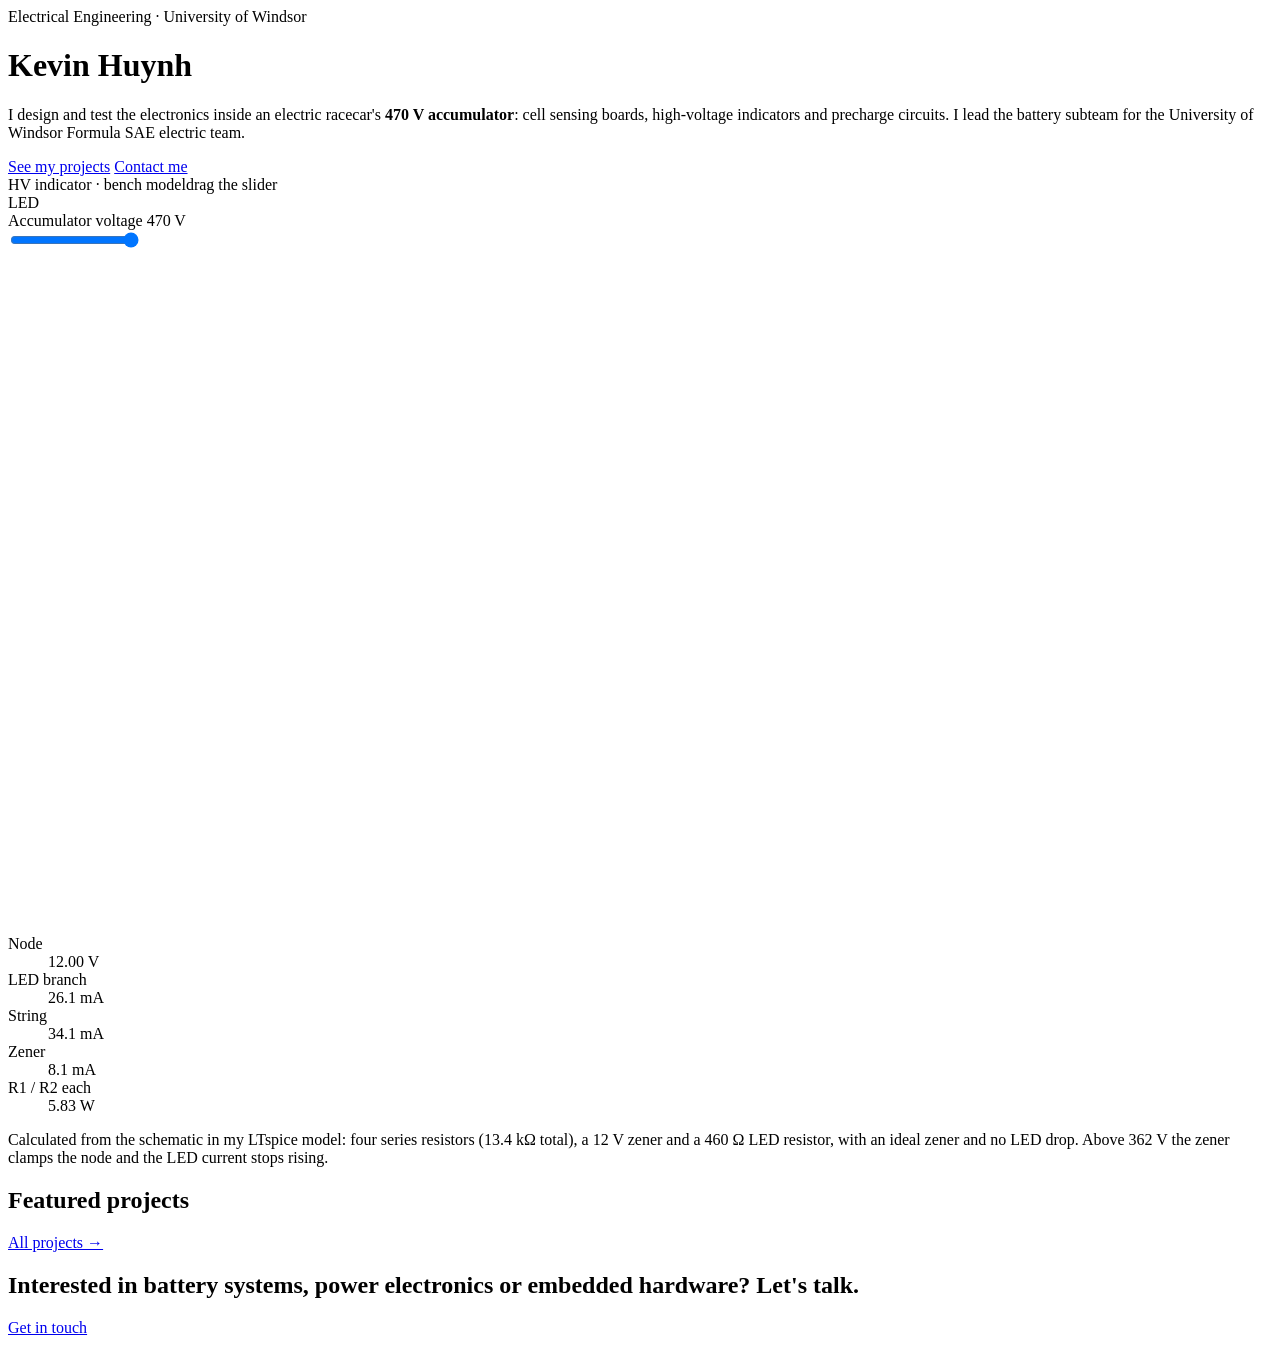
==== commit 65ebb22a: "Add files via upload" ====
--- a/index.html
+++ b/index.html
@@ -5,190 +5,13 @@
 <meta name="viewport" content="width=device-width, initial-scale=1, viewport-fit=cover">
 <meta name="description" content="Kevin Huynh, electrical engineering student at the University of Windsor. High-voltage battery systems, BMS hardware and PCB design for Formula SAE electric.">
 <meta name="color-scheme" content="light dark">
-<link rel="icon" href="data:image/svg+xml,%3Csvg xmlns='http://www.w3.org/2000/svg' viewBox='0 0 32 32'%3E%3Crect width='32' height='32' rx='6' fill='%230E1713'/%3E%3Cpath d='M5 21h5l3-10 4 14 3-9 2 5h5' fill='none' stroke='%2362E6A8' stroke-width='2.4' stroke-linecap='round' stroke-linejoin='round'/%3E%3C/svg%3E">
+<link rel="icon" href="assets/favicon.svg" type="image/svg+xml">
 <title>Kevin Huynh Portfolio</title>
 <link rel="stylesheet" href="https://fonts.googleapis.com/css2?family=Inter:wght@400;500;600&family=JetBrains+Mono:wght@400;500&family=Space+Grotesk:wght@500;600;700&display=swap">
-<style>
-/* Layout: hero with a live bench instrument beside the name, then project rows (text + media) that stack on phones.
-   The instrument keeps its own dark palette in both themes so it always reads as a device on the page. */
-:root {
-  --bg: #F1F3F2;
-  --surface: #FFFFFF;
-  --fg: #15211D;
-  --muted: #53625C;
-  --line: #CBD3CF;
-  --accent: #A8481A;
-  --board: #2F5D4A;
-  --s1: #A8481A;
-  --s2: #2F5D4A;
-  --s3: #3B63B8;
-  --panel: #0E1713;
-  --panel-2: #14211B;
-  --panel-fg: #DDEBE3;
-  --panel-muted: #85A194;
-  --panel-line: #263A31;
-  --trace: #62E6A8;
-  --led: #FF9B54;
-  --led-glow: rgba(255, 155, 84, 0.55);
-  --font-display: "Space Grotesk", "Helvetica Neue", Arial, sans-serif;
-  --font-body: "Inter", system-ui, -apple-system, "Segoe UI", sans-serif;
-  --font-mono: "JetBrains Mono", ui-monospace, "SF Mono", Menlo, monospace;
-}
-@media (prefers-color-scheme: dark) {
-  :root:not([data-theme="light"]) {
-    --bg: #0B1210; --surface: #131C18; --fg: #E5ECE8; --muted: #9AAAA2; --line: #26332D;
-    --accent: #F0985F; --board: #6FB596; --s1: #F0985F; --s2: #6FB596; --s3: #86A9F2;
-    --panel: #121D18; --panel-2: #182720; color-scheme: dark;
-  }
-}
-:root[data-theme="dark"] {
-  --bg: #0B1210; --surface: #131C18; --fg: #E5ECE8; --muted: #9AAAA2; --line: #26332D;
-  --accent: #F0985F; --board: #6FB596; --s1: #F0985F; --s2: #6FB596; --s3: #86A9F2;
-  --panel: #121D18; --panel-2: #182720; color-scheme: dark;
-}
-* { box-sizing: border-box; }
-body { background: var(--bg); color: var(--fg); font-family: var(--font-body); font-size: 16px; line-height: 1.6; }
-.wrap {
-  max-width: 1120px; margin: 0 auto;
-  padding-left: max(16px, env(safe-area-inset-left, 0px));
-  padding-right: max(16px, env(safe-area-inset-right, 0px));
-}
-a { color: var(--accent); text-underline-offset: 3px; }
-a:focus-visible, button:focus-visible, input:focus-visible, .zoom:focus-visible { outline: 2px solid var(--accent); outline-offset: 3px; }
-.mono { font-family: var(--font-mono); font-size: 0.76rem; letter-spacing: 0.07em; text-transform: uppercase; color: var(--muted); }
-h1, h2, h3, h4 { font-family: var(--font-display); text-wrap: balance; margin: 0; line-height: 1.1; }
-
-/* header */
-.top { display: flex; justify-content: space-between; align-items: center; gap: 16px; flex-wrap: wrap; padding-block: 20px; border-bottom: 1px solid var(--line); }
-.top nav { display: flex; gap: 22px; flex-wrap: wrap; }
-.top nav a { color: var(--fg); text-decoration: none; font-family: var(--font-mono); font-size: 0.76rem; letter-spacing: 0.07em; text-transform: uppercase; }
-.top nav a:hover { color: var(--accent); }
-
-/* hero */
-.hero { padding-block: 56px 48px; }
-.hero-grid { display: grid; grid-template-columns: minmax(0, 1fr) minmax(0, 1.05fr); gap: 48px; align-items: center; }
-.hero h1 { font-size: clamp(3rem, 9vw, 5.6rem); font-weight: 700; letter-spacing: -0.03em; margin-top: 16px; }
-.hero .lede { max-width: 33rem; font-size: 1.12rem; color: var(--muted); margin: 22px 0 0; }
-.hero .lede strong { color: var(--fg); font-weight: 600; }
-.hero-cta { display: flex; flex-wrap: wrap; gap: 12px; margin-top: 28px; }
-.btn { display: inline-block; font-family: var(--font-mono); font-size: 0.8rem; letter-spacing: 0.05em; padding: 11px 16px; border: 1px solid var(--fg); color: var(--fg); background: transparent; border-radius: 3px; text-decoration: none; cursor: pointer; }
-.btn:hover { border-color: var(--accent); color: var(--accent); }
-.btn.solid { background: var(--accent); border-color: var(--accent); color: var(--bg); }
-.btn.solid:hover { color: var(--bg); filter: brightness(1.1); }
-
-.specs { display: grid; grid-template-columns: repeat(auto-fit, minmax(170px, 1fr)); margin: 48px 0 0; border-top: 1px solid var(--line); border-bottom: 1px solid var(--line); }
-.specs div { display: flex; flex-direction: column; padding: 18px 20px 18px 0; min-width: 0; }
-.specs dt { order: 2; margin-top: 8px; }
-.specs dd { order: 1; margin: 0; font-family: var(--font-display); font-size: 2rem; font-weight: 600; color: var(--accent); line-height: 1; }
-
-/* instrument */
-.rig { background: var(--panel); color: var(--panel-fg); border: 1px solid var(--panel-line); border-radius: 6px; padding: 18px; min-width: 0; box-shadow: 0 18px 40px -24px rgba(0, 0, 0, 0.55); }
-.rig-head { display: flex; justify-content: space-between; gap: 10px; flex-wrap: wrap; font-family: var(--font-mono); font-size: 0.7rem; letter-spacing: 0.08em; text-transform: uppercase; color: var(--panel-muted); }
-.rig-head .hint { color: var(--trace); }
-.rig-top { display: flex; align-items: center; gap: 18px; margin: 16px 0 6px; }
-.led-wrap { display: flex; flex-direction: column; align-items: center; gap: 6px; font-family: var(--font-mono); font-size: 0.66rem; letter-spacing: 0.1em; color: var(--panel-muted); }
-.led { --b: 1; width: 34px; height: 34px; border-radius: 50%; background: var(--led); opacity: calc(0.28 + 0.72 * var(--b)); box-shadow: 0 0 calc(var(--b) * 26px) calc(var(--b) * 7px) var(--led-glow), inset 0 -4px 8px rgba(0, 0, 0, 0.25); }
-.vin-block { display: flex; flex-direction: column; min-width: 0; }
-.vin-block label { font-family: var(--font-mono); font-size: 0.68rem; letter-spacing: 0.08em; text-transform: uppercase; color: var(--panel-muted); }
-.vin-block output { font-family: var(--font-display); font-weight: 600; font-size: clamp(2.4rem, 7vw, 3.2rem); line-height: 1; color: var(--panel-fg); font-variant-numeric: tabular-nums; }
-.rig input[type="range"] { width: 100%; margin: 10px 0 6px; accent-color: var(--led); height: 28px; cursor: pointer; }
-.scope { display: block; width: 100%; height: auto; background: #09100D; border: 1px solid var(--panel-line); border-radius: 4px; }
-.scope .g { stroke: #1D2D25; stroke-width: 1; fill: none; }
-.scope .t { fill: #7C9A8D; font-family: var(--font-mono); font-size: 9px; }
-.scope .tr { stroke: var(--trace); stroke-width: 2; fill: none; stroke-linejoin: round; }
-.scope .kn { stroke: var(--led); stroke-width: 1; stroke-dasharray: 3 3; fill: none; }
-.scope .kt { fill: var(--led); font-family: var(--font-mono); font-size: 9px; }
-.scope .cur { stroke: #3C5A4C; stroke-width: 1; fill: none; }
-.scope .dot { fill: var(--trace); stroke: #09100D; stroke-width: 2; }
-.reads { display: grid; grid-template-columns: repeat(auto-fit, minmax(96px, 1fr)); gap: 8px; margin: 12px 0 0; }
-.reads div { background: var(--panel-2); border: 1px solid var(--panel-line); border-radius: 4px; padding: 9px 10px; min-width: 0; }
-.reads dt { font-family: var(--font-mono); font-size: 0.62rem; letter-spacing: 0.07em; text-transform: uppercase; color: var(--panel-muted); }
-.reads dd { margin: 3px 0 0; font-family: var(--font-mono); font-size: 0.98rem; color: var(--panel-fg); font-variant-numeric: tabular-nums; }
-.rig-note { margin: 12px 0 0; font-size: 0.78rem; line-height: 1.5; color: var(--panel-muted); }
-
-/* sections */
-section { padding-block: 56px; border-top: 1px solid var(--line); }
-.sec-head { display: flex; align-items: baseline; justify-content: space-between; gap: 12px; flex-wrap: wrap; margin-bottom: 36px; }
-.sec-head h2, .contact h2 { font-size: clamp(1.7rem, 4vw, 2.3rem); font-weight: 600; }
-
-.project { display: grid; grid-template-columns: minmax(0, 5fr) minmax(0, 6fr); gap: 36px; padding-block: 40px; border-top: 1px solid var(--line); }
-.project:first-child { border-top: 0; padding-top: 0; }
-.project.solo { grid-template-columns: minmax(0, 46rem); }
-.project h3 { font-size: 1.5rem; font-weight: 600; margin: 8px 0 14px; }
-.project p { margin: 0 0 12px; color: var(--muted); }
-.project ul { margin: 0; padding-left: 1.1rem; color: var(--muted); }
-.project li { margin-bottom: 8px; }
-.project li::marker { color: var(--accent); }
-.project ul.tags { display: flex; flex-wrap: wrap; gap: 6px; margin-top: 16px; padding: 0; list-style: none; }
-.project ul.tags li { font-family: var(--font-mono); font-size: 0.72rem; padding: 3px 9px; border: 1px solid var(--line); border-radius: 3px; color: var(--muted); margin: 0; }
-.figs { display: grid; grid-template-columns: repeat(2, minmax(0, 1fr)); gap: 14px; min-width: 0; align-content: start; }
-.figs > .wide, .figs > .chart { grid-column: 1 / -1; }
-figure { margin: 0; background: var(--surface); border: 1px solid var(--line); border-radius: 4px; padding: 10px; min-width: 0; }
-figure img { display: block; width: 100%; height: auto; border-radius: 2px; }
-figure .zoom { display: block; width: 100%; padding: 0; border: 0; background: none; cursor: zoom-in; }
-figcaption { font-family: var(--font-mono); font-size: 0.7rem; letter-spacing: 0.04em; color: var(--muted); margin-top: 8px; }
-
-/* charts */
-.chart h4 { font-size: 1rem; font-weight: 600; }
-.chart .legend { display: flex; flex-wrap: wrap; gap: 14px; margin: 8px 0 0; font-family: var(--font-mono); font-size: 0.7rem; color: var(--muted); }
-.chart .legend i { display: inline-block; width: 12px; height: 3px; margin-right: 6px; vertical-align: middle; }
-.chart .plot { position: relative; margin-top: 8px; touch-action: pan-y; }
-.chart svg { display: block; width: 100%; height: auto; }
-.chart .gl { stroke: var(--line); stroke-width: 1; fill: none; }
-.chart .ax { stroke: var(--muted); stroke-width: 1; fill: none; }
-.chart .tk { fill: var(--muted); font-family: var(--font-mono); font-size: 11px; }
-.chart .ln { fill: none; stroke-width: 2.2; stroke-linejoin: round; stroke-linecap: round; }
-.chart .hv { stroke: var(--muted); stroke-width: 1; stroke-dasharray: 3 3; fill: none; }
-.chart .tip { position: absolute; top: 6px; pointer-events: none; background: var(--fg); color: var(--bg); font-family: var(--font-mono); font-size: 0.7rem; line-height: 1.5; padding: 6px 9px; border-radius: 3px; white-space: nowrap; transform: translateX(-50%); }
-
-/* lightbox */
-#lb { position: fixed; inset: 0; z-index: 50; display: grid; place-items: center; align-content: center; gap: 10px; padding: max(16px, env(safe-area-inset-top, 0px)) 16px; background: rgba(6, 10, 8, 0.88); }
-#lb img { max-width: min(1100px, 100%); max-height: 78vh; background: #fff; border-radius: 4px; }
-#lb p { margin: 0; color: #DDEBE3; font-family: var(--font-mono); font-size: 0.78rem; text-align: center; }
-#lb button { position: absolute; top: max(14px, env(safe-area-inset-top, 0px)); right: 16px; font-family: var(--font-mono); font-size: 0.8rem; padding: 8px 12px; background: #DDEBE3; color: #0E1713; border: 0; border-radius: 3px; cursor: pointer; }
-
-/* experience, skills, contact */
-.job { display: grid; grid-template-columns: minmax(0, 5fr) minmax(0, 6fr); gap: 36px; }
-.job h3 { font-size: 1.4rem; font-weight: 600; margin: 8px 0 4px; }
-.job .org { color: var(--muted); margin: 0; }
-.job ul { margin: 0; padding-left: 1.1rem; color: var(--muted); }
-.job li { margin-bottom: 8px; }
-.job li::marker { color: var(--accent); }
-.skills { display: grid; grid-template-columns: repeat(auto-fit, minmax(240px, 1fr)); gap: 28px; }
-.skills h3 { font-family: var(--font-mono); font-size: 0.76rem; letter-spacing: 0.07em; text-transform: uppercase; color: var(--board); font-weight: 500; margin-bottom: 10px; }
-.skills p { margin: 0; color: var(--muted); }
-.edu { margin-top: 44px; padding-top: 28px; border-top: 1px solid var(--line); }
-.edu h3 { font-size: 1.2rem; font-weight: 600; margin-top: 6px; }
-.edu p { margin: 6px 0 0; color: var(--muted); }
-.contact h2 { margin-bottom: 16px; }
-.contact p { max-width: 34rem; color: var(--muted); margin: 0 0 22px; }
-.contact-row { display: flex; flex-wrap: wrap; gap: 12px; align-items: center; }
-.email { font-family: var(--font-mono); font-size: 0.95rem; overflow-wrap: anywhere; }
-footer { padding-block: 28px 40px; border-top: 1px solid var(--line); }
-
-@media (max-width: 860px) {
-  .hero-grid { grid-template-columns: minmax(0, 1fr); gap: 36px; }
-  .project, .job { grid-template-columns: minmax(0, 1fr); gap: 22px; }
-  .project.solo { grid-template-columns: minmax(0, 1fr); }
-  .hero { padding-block: 40px 36px; }
-  section { padding-block: 44px; }
-}
-@media (prefers-reduced-motion: reduce) { * { scroll-behavior: auto !important; } }
-</style>
-
-<style>body{margin:0}img{max-width:100%}[hidden]{display:none!important}</style>
+<link rel="stylesheet" href="assets/site.css">
+<script>try{var t=localStorage.getItem("kh-theme");if(t==="dark"||t==="light")document.documentElement.setAttribute("data-theme",t)}catch(e){}</script>
 </head>
-<body>
-<header class="wrap top">
-  <span class="mono">Kevin Huynh</span>
-  <nav aria-label="Sections">
-    <a href="#projects">Projects</a>
-    <a href="#experience">Experience</a>
-    <a href="#skills">Skills</a>
-    <a href="#contact">Contact</a>
-  </nav>
-</header>
-
+<body data-page="home">
 <main>
   <div class="wrap hero">
     <div class="hero-grid">
@@ -197,11 +20,10 @@
         <h1>Kevin Huynh</h1>
         <p class="lede">I design and test the electronics inside an electric racecar's <strong>470 V accumulator</strong>: cell sensing boards, high-voltage indicators and precharge circuits. I lead the battery subteam for the University of Windsor Formula SAE electric team.</p>
         <div class="hero-cta">
-          <a class="btn solid" href="#projects">See my projects</a>
-          <a class="btn" href="#contact">Contact me</a>
+          <a class="btn solid" href="projects.html">See my projects</a>
+          <a class="btn" href="contact.html">Contact me</a>
         </div>
       </div>
-
       <aside class="rig" aria-label="Interactive model of my high voltage indicator circuit">
         <div class="rig-head"><span>HV indicator · bench model</span><span class="hint">drag the slider</span></div>
         <div class="rig-top">
@@ -223,420 +45,36 @@
         <p class="rig-note">Calculated from the schematic in my LTspice model: four series resistors (13.4 kΩ total), a 12 V zener and a 460 Ω LED resistor, with an ideal zener and no LED drop. Above 362 V the zener clamps the node and the LED current stops rising.</p>
       </aside>
     </div>
-
-    <dl class="specs">
-      <div><dt class="mono">Accumulator designed</dt><dd>470 V</dd></div>
-      <div><dt class="mono">Cells monitored by custom BMS board</dt><dd>100+</dd></div>
-      <div><dt class="mono">Students on the battery subteam</dt><dd>30</dd></div>
-      <div><dt class="mono">Team battery inspection sticker</dt><dd>1st</dd></div>
-    </dl>
+    <dl class="specs" id="specs"></dl>
   </div>
 
-  <section id="projects">
+  <section>
     <div class="wrap">
-      <div class="sec-head"><h2>Projects</h2><span class="mono">Formula SAE electric and coursework</span></div>
-      <div id="project-list"></div>
+      <div class="sec-head"><h2>Featured projects</h2><a class="mono" href="projects.html">All projects →</a></div>
+      <div class="cards" id="featured"></div>
     </div>
   </section>
 
-  <section id="experience">
+  <section class="cta-band">
     <div class="wrap">
-      <div class="sec-head"><h2>Experience</h2><span class="mono">Co-op</span></div>
-      <div class="job">
-        <div>
-          <span class="mono">May 2026 – Aug 2026</span>
-          <h3>Cell Assembly Engineer Co-op</h3>
-          <p class="org">LG Energy Solution, Windsor, ON</p>
-        </div>
-        <ul>
-          <li>Supported production optimization and quality improvement for LFP battery cell manufacturing.</li>
-          <li>Analyzed equipment downtime to optimize work, contributing to a $1M increase in annual production yield.</li>
-          <li>Ran time studies and workflow analyses to drive continuous improvement.</li>
-          <li>Executed 3R5S initiatives for workplace organization, efficiency and process consistency.</li>
-          <li>Directed implementation of a plant-wide 1 µm filtration process to reduce contamination.</li>
-        </ul>
-      </div>
-    </div>
-  </section>
-
-  <section id="skills">
-    <div class="wrap">
-      <div class="sec-head"><h2>Skills</h2></div>
-      <div class="skills">
-        <div><h3>Technical</h3><p>High voltage testing, test bench validation, PCB design, soldering</p></div>
-        <div><h3>Tools</h3><p>Altium, AutoCAD, LTspice, Optimum Lap, Logisim, Git, Microsoft Office</p></div>
-        <div><h3>Languages</h3><p>Python, C++, MATLAB, Simulink</p></div>
-      </div>
-      <div class="edu">
-        <span class="mono">Sep 2024 – Aug 2028</span>
-        <h3>B.A.Sc. Honours Electrical Engineering, Co-op</h3>
-        <p>University of Windsor, Windsor, ON</p>
-      </div>
-    </div>
-  </section>
-
-  <section id="contact" class="contact">
-    <div class="wrap">
-      <h2>Get in touch</h2>
-      <p>Looking for electrical engineering co-op and project opportunities in battery systems, power electronics and embedded hardware.</p>
-      <div class="contact-row">
-        <span class="email" id="email">huynh23@uwindsor.ca</span>
-        <button class="btn" id="copy" type="button">Copy email</button>
-        <a class="btn solid" href="https://linkedin.com/in/kevinn-huynh" target="_blank" rel="noopener">LinkedIn</a>
-      </div>
+      <h2>Interested in battery systems, power electronics or embedded hardware? Let's talk.</h2>
+      <a class="btn solid" href="contact.html">Get in touch</a>
     </div>
   </section>
 </main>
-
-<footer class="wrap"><span class="mono">Kevin Huynh · Windsor, Ontario</span></footer>
-
-<div id="lb" hidden role="dialog" aria-modal="true" aria-label="Enlarged image">
-  <button type="button" id="lbClose">Close</button>
-  <img id="lbImg" alt="">
-  <p id="lbCap"></p>
-</div>
-
+<script src="assets/data.js"></script>
+<script src="assets/site.js"></script>
+<script src="assets/instrument.js"></script>
 <script>
-/* =====================================================================
-   HOW TO ADD A PROJECT
-   1. Drop your pictures into the images/ folder next to this file.
-   2. Copy an entry in PROJECTS below, paste it where you want it to appear
-      and change the text. Media items can be:
-        { type: "image", src: "images/my-photo.jpg", alt: "what it shows", caption: "short label", wide: true }
-        { type: "chart", title: "...", xLabel: "...", yLabel: "...",
-          x: [0, 1, 2], series: [ { name: "Current (A)", y: [10, 20, 15] } ] }
-      "wide: true" makes an image span the full width. Two images in a row sit side by side.
-      A project with no media shows as plain text.
-   ===================================================================== */
-
-/* Same circuit as the hero instrument and the LTspice schematic. */
-const RS = 5000 + 5000 + 2700 + 715, RL = 460, VZ = 12;
-function model(v) {
-  const open = v * RL / (RS + RL);
-  let vn, is, iz;
-  if (open < VZ) { vn = open; is = v / (RS + RL); iz = 0; }
-  else { vn = VZ; is = (v - VZ) / RS; iz = is - VZ / RL; }
-  return { v: v, vn: vn, is: is, il: vn / RL, iz: iz, pr: is * is * 5000 };
-}
-const SWEEP = [];
-for (let v = 280; v <= 470; v += 10) SWEEP.push(model(v));
-
-const PROJECTS = [
-  {
-    title: "FSAE Battery Subteam Lead",
-    date: "Sep 2024 – Present",
-    bullets: [
-      "Lead a team of 30 students designing a 470 V accumulator for an electric racecar.",
-      "Validated the 470 V precharge circuit on a high-voltage test bench.",
-      "Reviewed schematics, checked design rules and validated the electrical side of battery integration with the other subsystems.",
-      "Led accumulator testing and validation, earning the team's first Formula SAE battery technical inspection sticker."
-    ],
-    tags: ["High voltage", "Test bench", "Team lead"],
-    media: []
-  },
-  {
-    title: "Custom Cell Sensing Board for BMS",
-    date: "Aug 2025 – Present",
-    summary: "A 16-cell sensing board built around the ADBMS6830B, which monitors the voltage and temperature of 100+ cells across the pack.",
-    bullets: [
-      "Designed a 4-layer PCB with attention to signal integrity, noise reduction and high-voltage isolation.",
-      "Added galvanic isolation to protect the I2C link between the high-voltage and low-voltage systems.",
-      "Researched the chip and designed the board in Altium."
-    ],
-    tags: ["ADBMS6830B", "Altium", "4-layer PCB", "I2C isolation"],
-    media: [
-      { type: "image", src: "images/cell-sensing-16-layout.jpg", alt: "PCB layout of the 16-cell ADBMS6830B sensing board with cell connectors along the top edge", caption: "ADBMS6830B 16-cell board, layout", wide: true },
-      { type: "image", src: "images/cell-sensing-16-schematic.jpg", alt: "Schematic of the ADBMS6830B sensing board", caption: "Schematic", wide: true }
-    ]
-  },
-  {
-    title: "BQ79616 10-Cell Sensing Board",
-    date: "Formula SAE electric team",
-    summary: "A second sensing board for the team, built around the BQ79616PAPRQ1. I analyzed the design, soldered the boards by hand and tested them.",
-    tags: ["BQ79616PAPRQ1", "Soldering", "Board bring-up"],
-    media: [
-      { type: "image", src: "images/bq79616-connector-side.jpg", alt: "Two assembled BQ79616 sensing boards, connector side up", caption: "Connector side" },
-      { type: "image", src: "images/bq79616-chip-side.jpg", alt: "Two assembled BQ79616 sensing boards, chip side up", caption: "Chip side" }
-    ]
-  },
-  {
-    title: "High Voltage Indicator Light",
-    date: "Aug 2026 – Present",
-    summary: "An indicator PCB for the 470 V accumulator that senses the high voltage and regulates it down to drive an LED. The instrument at the top of this page runs on this circuit.",
-    bullets: [
-      "Selected and sized the zener diode, resistors and LED from voltage, current and power dissipation limits.",
-      "Simulated the circuit across the 280–470 V accumulator range in LTspice to confirm the regulation and LED operating point."
-    ],
-    tags: ["LTspice", "Zener regulation", "Altium"],
-    media: [
-      { type: "image", src: "images/hv-indicator-3d.jpg", alt: "3D render of the high voltage indicator PCB", caption: "Indicator PCB, 3D view", wide: true },
-      { type: "image", src: "images/hv-indicator-ltspice-schematic.jpg", alt: "LTspice schematic with four series resistors, a TDZV12 zener diode and an LED resistor", caption: "LTspice schematic" },
-      { type: "image", src: "images/hv-indicator-ltspice-sweep.jpg", alt: "LTspice DC sweep from 280 V to 470 V", caption: "LTspice DC sweep, 280 to 470 V" },
-      { type: "chart", title: "Node voltage across the pack range", xLabel: "Accumulator voltage (V)", yLabel: "Node voltage (V)",
-        x: SWEEP.map(function (r) { return r.v; }),
-        series: [{ name: "Regulated node", y: SWEEP.map(function (r) { return +r.vn.toFixed(3); }) }],
-        note: "Calculated from the schematic with an ideal 12 V zener." },
-      { type: "chart", title: "Where the current goes", xLabel: "Accumulator voltage (V)", yLabel: "Current (mA)",
-        x: SWEEP.map(function (r) { return r.v; }),
-        series: [
-          { name: "Series string", y: SWEEP.map(function (r) { return +(r.is * 1000).toFixed(2); }) },
-          { name: "LED branch", y: SWEEP.map(function (r) { return +(r.il * 1000).toFixed(2); }) },
-          { name: "Zener", y: SWEEP.map(function (r) { return +(r.iz * 1000).toFixed(2); }) }
-        ],
-        note: "Above 362 V the zener takes the extra current and the LED branch stays flat." }
-    ]
-  },
-  {
-    title: "OpenLap Energy and Current Study",
-    date: "Formula SAE electric · Simulation",
-    summary: "Lap simulation for the electric car, used to see how much energy endurance takes and what the battery has to deliver.",
-    bullets: [
-      "Ran OpenLap for acceleration, endurance and autocross lap times.",
-      "Used the endurance simulation to estimate energy consumption over the event.",
-      "Took the OpenLap data into Batemo to find the current pull throughout endurance."
-    ],
-    tags: ["OpenLap", "Batemo", "MATLAB"],
-    media: []
-  },
-  {
-    title: "Autonomous Robot Car",
-    date: "Jan 2025 – Apr 2025",
-    bullets: [
-      "Built a 2-degree-of-freedom autonomous robot car on Arduino with closed-loop control.",
-      "Integrated ultrasonic and line-following sensors for navigation and obstacle detection.",
-      "Wrote the requirements, schedule and budget documentation used to track milestones."
-    ],
-    tags: ["Arduino", "C++", "Closed-loop control"],
-    media: []
-  }
-];
-
-/* ---------- rendering ---------- */
-function node(tag, cls, text) {
-  const e = document.createElement(tag);
-  if (cls) e.className = cls;
-  if (text != null) e.textContent = text;
-  return e;
-}
-
-function niceStep(range, n) {
-  const raw = range / n, p = Math.pow(10, Math.floor(Math.log10(raw))), f = raw / p;
-  return (f <= 1 ? 1 : f <= 2 ? 2 : f <= 2.5 ? 2.5 : f <= 5 ? 5 : 10) * p;
-}
-function ticksFor(min, max, n) {
-  const s = niceStep(max - min, n), out = [];
-  for (let v = Math.ceil(min / s - 1e-9) * s; v <= max + 1e-9; v += s) out.push(+v.toFixed(10));
-  return out;
-}
-function fmt(v) { return (Math.abs(v) >= 100 || v === Math.round(v)) ? String(Math.round(v * 100) / 100) : v.toFixed(1); }
-
-function chartFigure(spec) {
-  const W = 420, H = 280, m = { l: 48, r: 14, t: 12, b: 46 };
-  const pw = W - m.l - m.r, ph = H - m.t - m.b;
-  const xs = spec.x;
-  const xMin = Math.min.apply(null, xs), xMax = Math.max.apply(null, xs);
-  let lo = Infinity, hi = -Infinity;
-  spec.series.forEach(function (s) { s.y.forEach(function (v) { lo = Math.min(lo, v); hi = Math.max(hi, v); }); });
-  if (lo > 0) lo = 0;
-  const step = niceStep(hi - lo || 1, 5);
-  const yMin = spec.yMin != null ? spec.yMin : Math.floor(lo / step) * step;
-  const yMax = spec.yMax != null ? spec.yMax : Math.ceil(hi / step) * step;
-  const X = function (v) { return m.l + (v - xMin) / (xMax - xMin || 1) * pw; };
-  const Y = function (v) { return m.t + ph - (v - yMin) / (yMax - yMin || 1) * ph; };
-  const cols = ["var(--s1)", "var(--s2)", "var(--s3)"];
-
-  const fig = node("figure", "chart");
-  fig.appendChild(node("h4", null, spec.title));
-  if (spec.series.length > 1) {
-    const lg = node("div", "legend");
-    spec.series.forEach(function (s, i) {
-      const item = node("span", null, s.name);
-      const sw = node("i"); sw.style.background = cols[i % 3];
-      item.prepend(sw); lg.appendChild(item);
-    });
-    fig.appendChild(lg);
-  }
-  const plot = node("div", "plot");
-  let svg = '<svg viewBox="0 0 ' + W + " " + H + '" role="img" aria-label="' + spec.title.replace(/"/g, "") + '">';
-  ticksFor(yMin, yMax, 5).forEach(function (t) {
-    svg += '<path class="gl" d="M' + m.l + " " + Y(t) + "H" + (W - m.r) + '"/><text class="tk" x="' + (m.l - 6) + '" y="' + (Y(t) + 4) + '" text-anchor="end">' + fmt(t) + "</text>";
+(function () {
+  var K = window.Kit;
+  var specs = document.getElementById("specs");
+  K.site.stats.forEach(function (s) {
+    var d = K.el("div"); d.appendChild(K.el("dt", "mono", s.label)); d.appendChild(K.el("dd", null, s.value)); specs.appendChild(d);
   });
-  ticksFor(xMin, xMax, 5).forEach(function (t) {
-    svg += '<text class="tk" x="' + X(t) + '" y="' + (m.t + ph + 16) + '" text-anchor="middle">' + fmt(t) + "</text>";
-  });
-  svg += '<path class="ax" d="M' + m.l + " " + (m.t + ph) + "H" + (W - m.r) + '"/>';
-  svg += '<text class="tk" x="' + (m.l + pw / 2) + '" y="' + (H - 6) + '" text-anchor="middle">' + (spec.xLabel || "") + "</text>";
-  svg += '<text class="tk" transform="translate(11 ' + (m.t + ph / 2) + ') rotate(-90)" text-anchor="middle">' + (spec.yLabel || "") + "</text>";
-  spec.series.forEach(function (s, i) {
-    const d = s.y.map(function (v, k) { return (k ? "L" : "M") + X(xs[k]).toFixed(1) + " " + Y(v).toFixed(1); }).join("");
-    if (spec.series.length === 1) {
-      svg += '<path d="' + d + "L" + X(xMax) + " " + Y(yMin) + "L" + X(xMin) + " " + Y(yMin) + 'Z" fill="' + cols[0] + '" fill-opacity="0.12" stroke="none"/>';
-    }
-    svg += '<path class="ln" d="' + d + '" stroke="' + cols[i % 3] + '"/>';
-  });
-  svg += '<path class="hv" id="hv" d="M0 0" style="display:none"/>';
-  spec.series.forEach(function (s, i) { svg += '<circle class="pt" r="4" fill="' + cols[i % 3] + '" stroke="var(--surface)" stroke-width="2" cx="-10" cy="-10"/>'; });
-  svg += '<rect x="' + m.l + '" y="' + m.t + '" width="' + pw + '" height="' + ph + '" fill="transparent" pointer-events="all"/></svg>';
-  plot.innerHTML = svg;
-  const tip = node("div", "tip"); tip.hidden = true; plot.appendChild(tip);
-  fig.appendChild(plot);
-  if (spec.note) fig.appendChild(node("figcaption", null, spec.note));
-
-  const hv = plot.querySelector(".hv"), pts = plot.querySelectorAll(".pt"), svgEl = plot.querySelector("svg");
-  function show(ev) {
-    const r = svgEl.getBoundingClientRect();
-    const vx = (ev.clientX - r.left) / r.width * W;
-    let best = 0, bd = Infinity;
-    xs.forEach(function (v, k) { const dd = Math.abs(X(v) - vx); if (dd < bd) { bd = dd; best = k; } });
-    hv.style.display = ""; hv.setAttribute("d", "M" + X(xs[best]) + " " + m.t + "V" + (m.t + ph));
-    let html = fmt(xs[best]) + " " + ((spec.xLabel || "").match(/\(([^)]+)\)/) || ["", ""])[1];
-    spec.series.forEach(function (s, i) {
-      pts[i].setAttribute("cx", X(xs[best])); pts[i].setAttribute("cy", Y(s.y[best]));
-      html += "<br>" + s.name + ": " + fmt(s.y[best]);
-    });
-    tip.innerHTML = html; tip.hidden = false;
-    const px = X(xs[best]) / W * r.width;
-    tip.style.left = Math.min(Math.max(px, 60), r.width - 60) + "px";
-  }
-  function hide() {
-    hv.style.display = "none"; tip.hidden = true;
-    pts.forEach(function (p) { p.setAttribute("cx", -10); p.setAttribute("cy", -10); });
-  }
-  plot.addEventListener("pointermove", show);
-  plot.addEventListener("pointerdown", show);
-  plot.addEventListener("pointerleave", hide);
-  return fig;
-}
-
-function imageFigure(item) {
-  const fig = node("figure", item.wide ? "wide" : "");
-  const btn = node("button", "zoom"); btn.type = "button";
-  btn.setAttribute("aria-label", "Enlarge image: " + (item.caption || item.alt));
-  const img = node("img"); img.src = item.src; img.alt = item.alt || ""; img.loading = "lazy";
-  btn.appendChild(img);
-  btn.addEventListener("click", function () { openLightbox(item); });
-  fig.appendChild(btn);
-  if (item.caption) fig.appendChild(node("figcaption", null, item.caption));
-  return fig;
-}
-
-function renderProjects() {
-  const host = document.getElementById("project-list");
-  PROJECTS.forEach(function (p) {
-    const hasMedia = p.media && p.media.length;
-    const art = node("article", "project" + (hasMedia ? "" : " solo"));
-    const text = node("div");
-    text.appendChild(node("span", "mono", p.date));
-    text.appendChild(node("h3", null, p.title));
-    if (p.summary) text.appendChild(node("p", null, p.summary));
-    if (p.bullets && p.bullets.length) {
-      const ul = node("ul");
-      p.bullets.forEach(function (b) { ul.appendChild(node("li", null, b)); });
-      text.appendChild(ul);
-    }
-    if (p.tags && p.tags.length) {
-      const ul = node("ul", "tags");
-      p.tags.forEach(function (t) { ul.appendChild(node("li", null, t)); });
-      text.appendChild(ul);
-    }
-    art.appendChild(text);
-    if (hasMedia) {
-      const figs = node("div", "figs");
-      p.media.forEach(function (it) { figs.appendChild(it.type === "chart" ? chartFigure(it) : imageFigure(it)); });
-      art.appendChild(figs);
-    }
-    host.appendChild(art);
-  });
-}
-
-/* ---------- lightbox ---------- */
-const lb = document.getElementById("lb");
-function openLightbox(item) {
-  document.getElementById("lbImg").src = item.src;
-  document.getElementById("lbImg").alt = item.alt || "";
-  document.getElementById("lbCap").textContent = item.caption || "";
-  lb.hidden = false;
-  document.getElementById("lbClose").focus();
-}
-function closeLightbox() { lb.hidden = true; }
-lb.addEventListener("click", function (e) { if (e.target !== document.getElementById("lbImg")) closeLightbox(); });
-document.addEventListener("keydown", function (e) { if (e.key === "Escape" && !lb.hidden) closeLightbox(); });
-
-/* ---------- hero instrument ---------- */
-(function () {
-  const slider = document.getElementById("vin"), out = document.getElementById("vinOut"), led = document.getElementById("led");
-  const svg = document.getElementById("scope");
-  const W = 320, H = 168, l = 34, r = 10, t = 10, b = 30, pw = W - l - r, ph = H - t - b;
-  const X = function (v) { return l + (v - 280) / 190 * pw; };
-  const Y = function (v) { return t + ph - v / 14 * ph; };
-  let s = "";
-  [0, 4, 8, 12].forEach(function (v) {
-    s += '<path class="g" d="M' + l + " " + Y(v) + "H" + (W - r) + '"/><text class="t" x="' + (l - 5) + '" y="' + (Y(v) + 3) + '" text-anchor="end">' + v + "</text>";
-  });
-  [300, 350, 400, 450].forEach(function (v) {
-    s += '<path class="g" d="M' + X(v) + " " + t + "V" + (t + ph) + '"/><text class="t" x="' + X(v) + '" y="' + (t + ph + 13) + '" text-anchor="middle">' + v + "</text>";
-  });
-  s += '<text class="t" x="' + (l + pw / 2) + '" y="' + (H - 4) + '" text-anchor="middle">accumulator voltage (V)</text>';
-  s += '<text class="t" transform="translate(8 ' + (t + ph / 2) + ') rotate(-90)" text-anchor="middle">node (V)</text>';
-  const knee = VZ * (RS + RL) / RL;
-  s += '<path class="kn" d="M' + X(knee) + " " + t + "V" + (t + ph) + '"/><text class="kt" x="' + (X(knee) - 4) + '" y="' + (t + 18) + '" text-anchor="end">zener clamps ' + Math.round(knee) + " V</text>";
-  let d = "";
-  for (let v = 280; v <= 470; v += 2) d += (v === 280 ? "M" : "L") + X(v).toFixed(1) + " " + Y(model(v).vn).toFixed(1);
-  s += '<path class="tr" d="' + d + '"/><path class="cur" id="cur" d="M0 0"/><circle class="dot" id="dot" r="5" cx="0" cy="0"/>';
-  svg.innerHTML = s;
-  const cur = document.getElementById("cur"), dot = document.getElementById("dot");
-
-  function set(v) {
-    const m = model(v);
-    out.textContent = Math.round(v) + " V";
-    cur.setAttribute("d", "M" + X(v) + " " + t + "V" + (t + ph));
-    dot.setAttribute("cx", X(v)); dot.setAttribute("cy", Y(m.vn));
-    led.style.setProperty("--b", (m.il / model(470).il).toFixed(3));
-    document.getElementById("rNode").textContent = m.vn.toFixed(2) + " V";
-    document.getElementById("rLed").textContent = (m.il * 1000).toFixed(1) + " mA";
-    document.getElementById("rStr").textContent = (m.is * 1000).toFixed(1) + " mA";
-    document.getElementById("rZen").textContent = (m.iz * 1000).toFixed(1) + " mA";
-    document.getElementById("rPow").textContent = m.pr.toFixed(2) + " W";
-  }
-  let touched = false;
-  slider.addEventListener("input", function () { touched = true; set(+slider.value); });
-  set(470);
-  if (!window.matchMedia("(prefers-reduced-motion: reduce)").matches) {
-    setTimeout(function () {
-      let t0 = null;
-      function frame(ts) {
-        if (touched) return;
-        if (t0 === null) t0 = ts;
-        const p = Math.min(1, (ts - t0) / 3400);
-        const e = p < 0.5 ? 2 * p * p : 1 - Math.pow(-2 * p + 2, 2) / 2;
-        const v = 280 + 190 * e;
-        slider.value = v; set(v);
-        if (p < 1) requestAnimationFrame(frame);
-      }
-      requestAnimationFrame(frame);
-    }, 700);
-  }
+  var host = document.getElementById("featured");
+  K.projects.filter(function (p) { return p.featured; }).forEach(function (p) { host.appendChild(K.projectCard(p)); });
 })();
-
-/* ---------- copy email ---------- */
-(function () {
-  const btn = document.getElementById("copy"), el = document.getElementById("email");
-  btn.addEventListener("click", function () {
-    function pick() {
-      const rg = document.createRange(); rg.selectNodeContents(el);
-      const sel = window.getSelection(); sel.removeAllRanges(); sel.addRange(rg);
-      btn.textContent = "Selected, press copy";
-    }
-    try {
-      navigator.clipboard.writeText(el.textContent).then(function () {
-        btn.textContent = "Copied";
-        setTimeout(function () { btn.textContent = "Copy email"; }, 1800);
-      }, pick);
-    } catch (e) { pick(); }
-  });
-})();
-
-renderProjects();
 </script>
 </body>
 </html>
